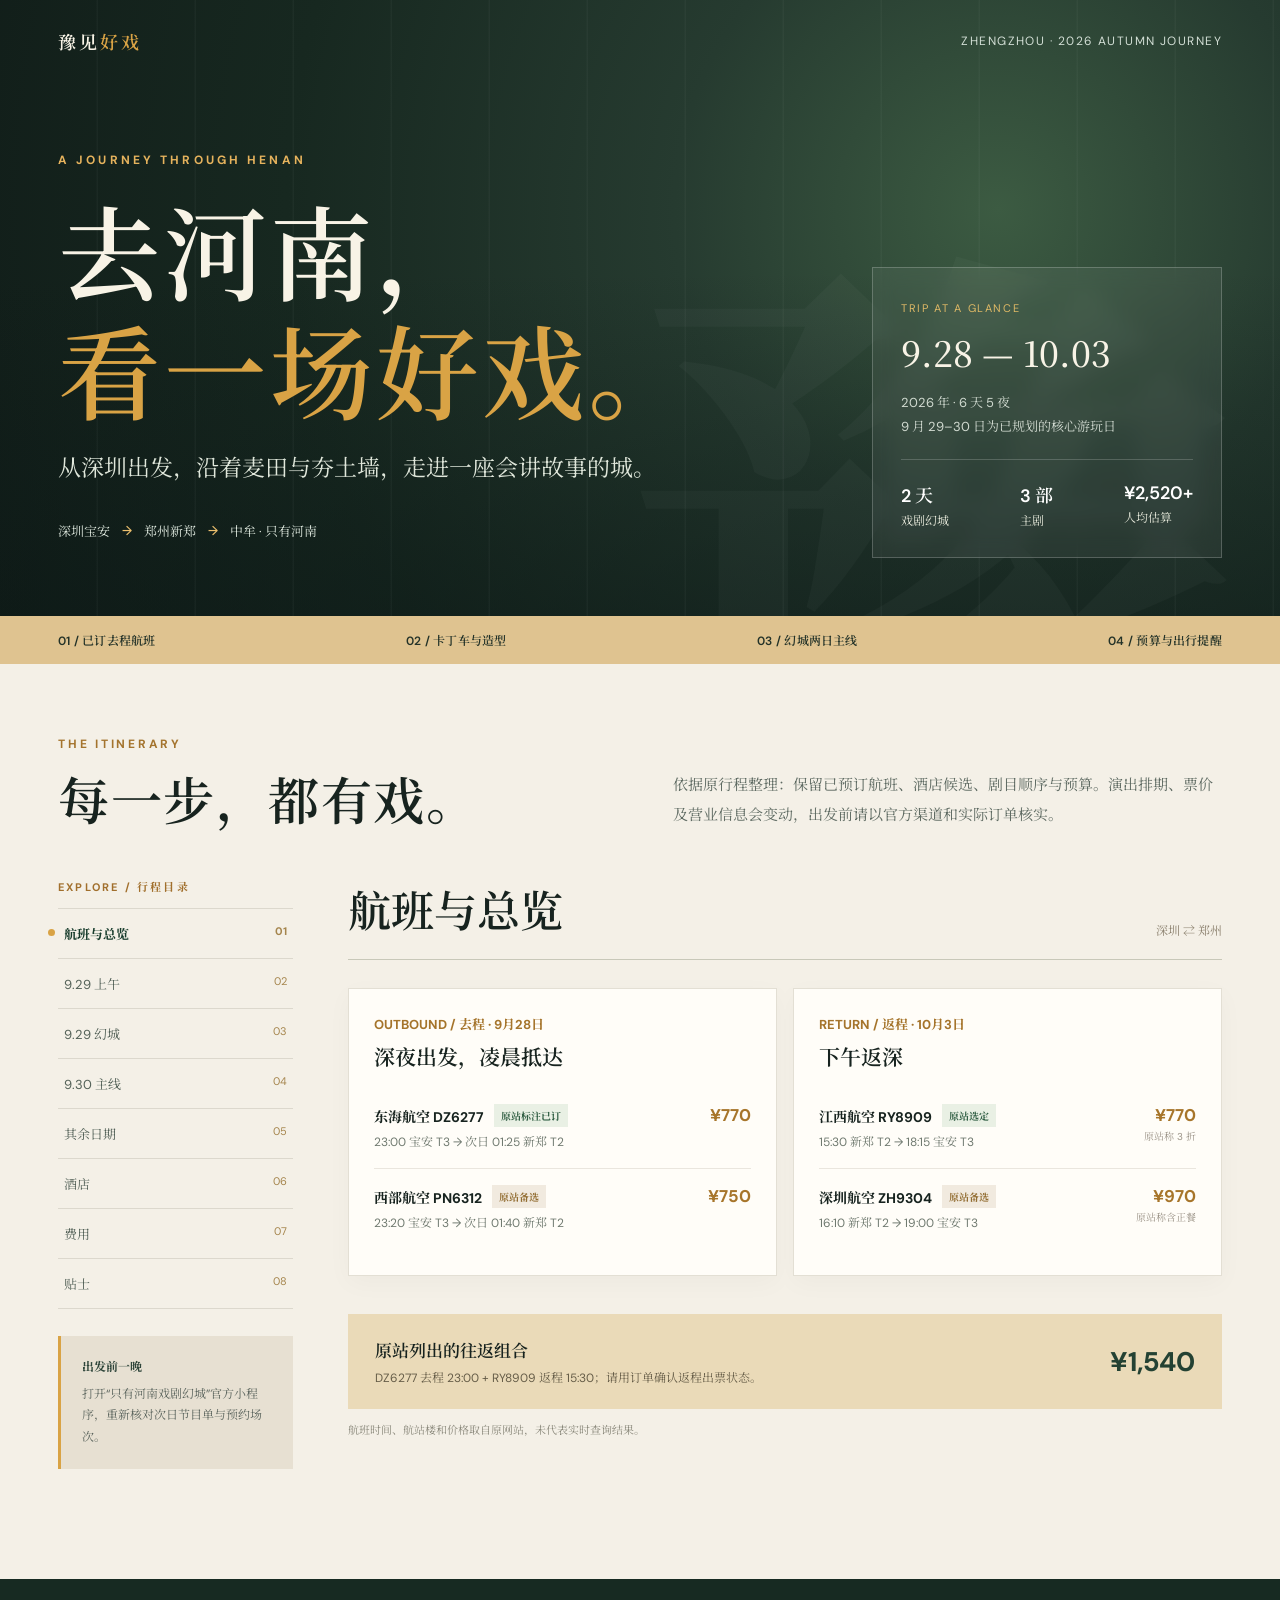
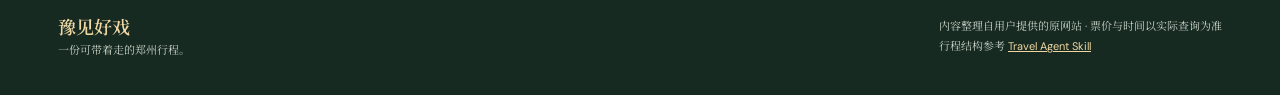
==== index.html @ 562215c9 "Add Zhengzhou travel website" ====
<!doctype html>
<html lang="zh-CN">
<head>
  <meta charset="utf-8">
  <meta name="viewport" content="width=device-width,initial-scale=1">
  <meta name="theme-color" content="#17231f">
  <meta name="description" content="2026年9月28日至10月3日，深圳往返郑州与只有河南戏剧幻城的旅行行程。">
  <title>豫见好戏｜郑州旅行行程 2026</title>
  <style>
    @import url('https://fonts.googleapis.com/css2?family=Noto+Serif+SC:wght@400;500;600;700&family=DM+Sans:wght@400;500;600;700&display=swap');
    :root{--ink:#17231f;--green:#233c32;--gold:#d9a345;--paper:#f4f0e7;--cream:#fffdf8;--muted:#6c776f;--line:#dcd8cd;--red:#a9523b}
    *{box-sizing:border-box}html{scroll-behavior:smooth}body{margin:0;background:var(--paper);color:var(--ink);font-family:'DM Sans','Noto Serif SC',serif}button{font:inherit}a{color:inherit}::selection{background:#dfb968;color:#15251d}
    .skip{position:absolute;top:-80px;left:12px;background:white;padding:10px;z-index:20}.skip:focus{top:12px}
    .hero{min-height:560px;background:radial-gradient(circle at 78% 34%,#3c5b42 0,#263b30 30%,#172820 66%,#111d19 100%);color:#f8f3e6;position:relative;overflow:hidden}
    .hero:before{content:"";position:absolute;inset:0;background:repeating-linear-gradient(90deg,transparent 0 96px,#ffffff08 97px 98px),linear-gradient(0deg,#0c181680,transparent 56%);pointer-events:none}
    .hero:after{content:"豫";position:absolute;right:2%;bottom:-220px;font:700 630px 'Noto Serif SC',serif;color:#ffffff07;line-height:1;pointer-events:none}
    .topbar,.hero-inner,.wrap{max-width:1220px;margin:auto;padding-left:28px;padding-right:28px}.topbar{display:flex;justify-content:space-between;align-items:center;padding-top:28px;position:relative;z-index:2}.brand{font:600 18px 'Noto Serif SC',serif;letter-spacing:.17em}.brand span{color:var(--gold)}.top-note{font-size:12px;letter-spacing:.12em;color:#d3dfd6}
    .hero-inner{position:relative;z-index:2;display:grid;grid-template-columns:1fr 350px;gap:55px;align-items:end;padding-top:98px;padding-bottom:76px}.eyebrow{color:#e6b35d;text-transform:uppercase;letter-spacing:.26em;font-size:12px;font-weight:700}.hero h1{font:600 clamp(56px,8vw,106px)/1.16 'Noto Serif SC',serif;letter-spacing:.04em;margin:22px 0 18px}.hero h1 em{font-style:normal;color:var(--gold)}.hero-sub{font:400 clamp(17px,2vw,23px)/1.8 'Noto Serif SC',serif;color:#e0e7db;margin:0 0 34px}.route{display:flex;align-items:center;gap:12px;flex-wrap:wrap;font-size:13px;color:#dbe5db}.route b{color:#edc06e;font-weight:500}.hero-card{border:1px solid #ffffff35;background:#ffffff10;backdrop-filter:blur(10px);padding:28px;transform:translateY(18px)}.hero-card small{font-size:11px;color:#dfb966;letter-spacing:.15em}.hero-card strong{display:block;font:500 35px 'Noto Serif SC',serif;margin:10px 0 14px}.hero-card p{margin:0;color:#d2dbd1;line-height:1.8;font-size:13px}.hero-card .divider{height:1px;background:#ffffff2f;margin:21px 0}.hero-card .facts{display:flex;justify-content:space-between;gap:12px}.hero-card .facts span{font-size:12px;color:#e7e9db}.hero-card .facts b{display:block;font-size:18px;color:#fff;font-weight:600;margin-bottom:3px}
    .strip{background:#dfc390;color:#233228}.strip-inner{max-width:1220px;margin:auto;display:flex;justify-content:space-between;gap:18px;padding:15px 28px;font-size:12px;font-weight:600;letter-spacing:.02em}.strip span{white-space:nowrap}
    .wrap{padding-top:72px;padding-bottom:110px}.intro{display:grid;grid-template-columns:1fr 1fr;gap:65px;align-items:end;margin-bottom:48px}.kicker{color:#a4742e;font-size:12px;font-weight:700;letter-spacing:.23em;text-transform:uppercase}.section-title{font:600 clamp(34px,4vw,55px)/1.25 'Noto Serif SC',serif;letter-spacing:.03em;margin:14px 0 0}.intro p{font-size:15px;line-height:1.95;color:#5e6a62;margin:0}.layout{display:grid;grid-template-columns:235px minmax(0,1fr);gap:55px;align-items:start}.side{position:sticky;top:20px}.side-label{font-size:11px;letter-spacing:.2em;color:#a16f2c;font-weight:700;margin:0 0 14px}.nav{display:flex;flex-direction:column;border-top:1px solid var(--line)}.nav button{border:0;border-bottom:1px solid var(--line);background:transparent;text-align:left;padding:15px 6px;color:#526057;cursor:pointer;display:flex;justify-content:space-between;gap:10px;font-size:13px}.nav button:hover,.nav button.active{color:#173c2c;font-weight:700}.nav button.active:before{content:"";width:7px;height:7px;border-radius:50%;background:var(--gold);position:absolute;transform:translate(-16px,5px)}.nav small{color:#a5854d;font-size:11px}.side-tip{margin-top:27px;padding:21px;background:#e7e0d2;border-left:3px solid var(--gold);font-size:12px;line-height:1.8;color:#5d665f}.side-tip b{display:block;color:#2e453a;margin-bottom:5px}
    .section{display:none;animation:rise .4s ease both}.section.active{display:block}@keyframes rise{from{opacity:0;transform:translateY(10px)}to{opacity:1;transform:translateY(0)}}.section-head{display:flex;align-items:end;justify-content:space-between;gap:12px;border-bottom:1px solid #c8c8b9;padding-bottom:20px;margin-bottom:28px}.section-head h2{font:600 clamp(29px,3.5vw,43px) 'Noto Serif SC',serif;margin:0}.section-head p{margin:0;color:#8b806e;font-size:12px;white-space:nowrap}.section-lede{line-height:1.9;color:#67746a;margin:-6px 0 30px;font-size:14px}.grid2{display:grid;grid-template-columns:1fr 1fr;gap:16px}.panel{background:var(--cream);border:1px solid #e3dfd4;padding:25px;margin-bottom:18px;box-shadow:0 7px 24px #17231f08}.panel.dark{background:#263e32;color:#f8f4e7;border:0}.panel h3{font:600 21px 'Noto Serif SC',serif;margin:0 0 17px}.panel h4{font-size:13px;margin:0 0 8px;color:#a5742b}.panel.dark h4{color:#e0b963}.panel p{font-size:13px;line-height:1.8;color:#657168}.panel.dark p{color:#d7e2d6}.ticket{display:flex;justify-content:space-between;gap:18px;padding:16px 0;border-top:1px solid #eae6de}.ticket:first-of-type{border-top:0}.ticket-name{font-weight:700;font-size:14px}.ticket-meta{font-size:12px;color:#6f796f;line-height:1.7;margin-top:5px}.ticket-price{text-align:right;white-space:nowrap;font-weight:700;color:#a7752a;font-size:17px}.badge{display:inline-block;font-size:10px;padding:4px 7px;background:#e9f0e4;color:#326045;margin-left:7px;vertical-align:2px}.badge.alt{background:#f1eadf;color:#926d32}.ticket-price small{display:block;color:#999185;font-size:10px;font-weight:400;margin-top:2px}.confirmed{background:#eadab8;padding:23px 27px;display:flex;justify-content:space-between;align-items:center;gap:22px;margin-top:20px}.confirmed strong{font:600 17px 'Noto Serif SC',serif}.confirmed p{font-size:12px;margin:6px 0 0;color:#665d48}.confirmed .num{font-size:27px;font-weight:700;color:#244233;white-space:nowrap}
    .timeline{border-left:1px solid #bdbaaa;margin-left:7px;padding-left:27px}.event{position:relative;padding:0 0 26px}.event:before{content:"";position:absolute;left:-33px;top:6px;width:10px;height:10px;border-radius:50%;background:var(--paper);border:2px solid #bd9352}.event.major:before{background:var(--gold);border-color:var(--gold);box-shadow:0 0 0 5px #dec69355}.event:last-child{padding-bottom:0}.event-time{font-size:12px;color:#9f772f;font-weight:700;letter-spacing:.04em}.event h3{font:600 19px 'Noto Serif SC',serif;margin:5px 0 6px}.event p{font-size:13px;line-height:1.75;color:#677369;margin:0}.event-tag{display:inline-block;font-size:10px;letter-spacing:.06em;border:1px solid #c4ab7c;color:#8b612d;padding:3px 6px;margin-left:8px;vertical-align:3px}.callout{padding:20px 24px;background:#e5e7db;border-left:3px solid #66816a;font-size:13px;line-height:1.8;color:#415447;margin-bottom:24px}.callout.warn{background:#f3e7d9;border-color:#ad6b4c;color:#78503c}.hotel{display:grid;grid-template-columns:1fr auto;gap:15px}.hotel .price{font-size:18px;color:#a5742b;font-weight:700;text-align:right;white-space:nowrap}.hotel .price small{display:block;color:#8d8a7d;font-size:11px;font-weight:400}.hotel ul,.list{list-style:none;padding:0;margin:13px 0 0}.hotel li,.list li{font-size:12px;line-height:1.9;color:#647166}.hotel li:before,.list li:before{content:"↗";color:#b3894d;margin-right:8px}.budget{display:grid;grid-template-columns:1fr auto;gap:8px 18px}.budget div{border-bottom:1px solid #e9e5dc;padding:13px 0;font-size:13px}.budget .amount{text-align:right;color:#415a4a;font-weight:700}.budget .total{border:0;font-size:19px;font-weight:700;color:#173d2c;padding-top:22px}.note{font-size:11px;color:#8a887b;line-height:1.8;margin:12px 0 0}.empty-days{display:grid;grid-template-columns:repeat(3,1fr);gap:15px}.empty-card{border:1px dashed #bea77e;padding:20px;background:#f6f0e4}.empty-card b{font:600 22px 'Noto Serif SC',serif;display:block;color:#3c513f}.empty-card small{color:#aa7c38}.empty-card p{font-size:12px;line-height:1.7;color:#657066;margin-bottom:0}.tools{display:grid;grid-template-columns:1fr 1fr;gap:16px}.tool{background:#fffdf8;padding:23px;border:1px solid #e3dfd4}.tool h3{font:600 18px 'Noto Serif SC',serif;margin:0 0 11px}.tool p{font-size:12px;color:#657168;line-height:1.8;margin:0}.checklist{margin-top:26px;background:#233e32;color:#fffdf8;padding:28px}.checklist h3{font:600 23px 'Noto Serif SC',serif;margin:0 0 5px}.checklist>p{font-size:12px;color:#b9c9ba}.check{display:flex;gap:10px;align-items:start;padding:12px 0;border-bottom:1px solid #ffffff25;font-size:13px;line-height:1.6;cursor:pointer}.check input{accent-color:#dca744;margin-top:3px}.check:has(input:checked) span{text-decoration:line-through;color:#9eb3a2}.footer{background:#172a22;color:#c9d4c7;padding:34px 28px}.footer-inner{max-width:1164px;margin:auto;display:flex;justify-content:space-between;gap:22px;align-items:center;font-size:11px;line-height:1.8}.footer b{font:600 18px 'Noto Serif SC',serif;color:#efd7a4}.footer a{color:#f0d7a2}
    @media(max-width:900px){.hero-inner{grid-template-columns:1fr;gap:20px;padding-top:70px}.hero-card{max-width:440px;transform:none}.layout{grid-template-columns:1fr;gap:25px}.side{position:static}.nav{flex-direction:row;overflow:auto;border-bottom:1px solid var(--line);border-top:0;gap:5px}.nav button{white-space:nowrap;border-bottom:0;padding:12px 10px}.nav button.active:before{display:none}.side-tip{display:none}.intro{gap:30px}.strip-inner{overflow:auto;justify-content:start}.strip span{flex:none}}
    @media(max-width:620px){.topbar,.hero-inner,.wrap{padding-left:19px;padding-right:19px}.top-note{display:none}.hero{min-height:0}.hero-inner{padding-top:55px;padding-bottom:42px}.hero h1{font-size:53px}.hero-card{padding:20px}.wrap{padding-top:49px;padding-bottom:70px}.intro{display:block;margin-bottom:25px}.intro p{margin-top:17px}.section-head{display:block}.section-head p{margin-top:10px}.grid2,.tools,.empty-days{grid-template-columns:1fr}.hotel{grid-template-columns:1fr}.hotel .price{text-align:left}.footer-inner{display:block}.footer-inner>div+div{margin-top:15px}.confirmed{padding:18px}.confirmed .num{font-size:23px}}
    @media(prefers-reduced-motion:reduce){html{scroll-behavior:auto}.section{animation:none}}
  </style>
</head>
<body>
<a class="skip" href="#main">跳到行程内容</a>
<header class="hero">
  <div class="topbar"><div class="brand">豫见<span>好戏</span></div><div class="top-note">ZHENGZHOU · 2026 AUTUMN JOURNEY</div></div>
  <div class="hero-inner">
    <div><div class="eyebrow">A journey through Henan</div><h1>去河南，<br><em>看一场好戏。</em></h1><p class="hero-sub">从深圳出发，沿着麦田与夯土墙，走进一座会讲故事的城。</p><div class="route"><span>深圳宝安</span><b>→</b><span>郑州新郑</span><b>→</b><span>中牟 · 只有河南</span></div></div>
    <div class="hero-card"><small>TRIP AT A GLANCE</small><strong>9.28 — 10.03</strong><p>2026 年 · 6 天 5 夜<br>9 月 29–30 日为已规划的核心游玩日</p><div class="divider"></div><div class="facts"><span><b>2 天</b>戏剧幻城</span><span><b>3 部</b>主剧</span><span><b>¥2,520+</b>人均估算</span></div></div>
  </div>
</header>
<div class="strip"><div class="strip-inner"><span>01 / 已订去程航班</span><span>02 / 卡丁车与造型</span><span>03 / 幻城两日主线</span><span>04 / 预算与出行提醒</span></div></div>
<main id="main" class="wrap">
  <div class="intro"><div><div class="kicker">THE ITINERARY</div><h2 class="section-title">每一步，都有戏。</h2></div><p>依据原行程整理：保留已预订航班、酒店候选、剧目顺序与预算。演出排期、票价及营业信息会变动，出发前请以官方渠道和实际订单核实。</p></div>
  <div class="layout">
    <aside class="side" aria-label="行程导航"><p class="side-label">EXPLORE / 行程目录</p><nav class="nav" id="nav">
      <button class="active" data-page="flight" aria-current="page">航班与总览 <small>01</small></button><button data-page="day29am">9.29 上午 <small>02</small></button><button data-page="day29pm">9.29 幻城 <small>03</small></button><button data-page="day30">9.30 主线 <small>04</small></button><button data-page="days">其余日期 <small>05</small></button><button data-page="hotel">酒店 <small>06</small></button><button data-page="budget">费用 <small>07</small></button><button data-page="tips">贴士 <small>08</small></button>
    </nav><div class="side-tip"><b>出发前一晚</b>打开“只有河南戏剧幻城”官方小程序，重新核对次日节目单与预约场次。</div></aside>
    <div class="content">
      <section class="section active" id="flight"><div class="section-head"><h2>航班与总览</h2><p>深圳 ⇄ 郑州</p></div><div class="grid2">
        <div class="panel"><h4>OUTBOUND / 去程 · 9月28日</h4><h3>深夜出发，凌晨抵达</h3><div class="ticket"><div><div class="ticket-name">东海航空 DZ6277 <span class="badge">原站标注已订</span></div><div class="ticket-meta">23:00 宝安 T3 → 次日 01:25 新郑 T2</div></div><div class="ticket-price">¥770</div></div><div class="ticket"><div><div class="ticket-name">西部航空 PN6312 <span class="badge alt">原站备选</span></div><div class="ticket-meta">23:20 宝安 T3 → 次日 01:40 新郑 T2</div></div><div class="ticket-price">¥750</div></div></div>
        <div class="panel"><h4>RETURN / 返程 · 10月3日</h4><h3>下午返深</h3><div class="ticket"><div><div class="ticket-name">江西航空 RY8909 <span class="badge">原站选定</span></div><div class="ticket-meta">15:30 新郑 T2 → 18:15 宝安 T3</div></div><div class="ticket-price">¥770<small>原站称 3 折</small></div></div><div class="ticket"><div><div class="ticket-name">深圳航空 ZH9304 <span class="badge alt">原站备选</span></div><div class="ticket-meta">16:10 新郑 T2 → 19:00 宝安 T3</div></div><div class="ticket-price">¥970<small>原站称含正餐</small></div></div></div>
      </div><div class="confirmed"><div><strong>原站列出的往返组合</strong><p>DZ6277 去程 23:00 + RY8909 返程 15:30；请用订单确认返程出票状态。</p></div><div class="num">¥1,540</div></div><p class="note">航班时间、航站楼和价格取自原网站，未代表实时查询结果。</p></section>
      <section class="section" id="day29am"><div class="section-head"><h2>9.29 · 上午</h2><p>卡丁车 → 入住 → 入园</p></div><div class="callout">凌晨抵达后先在机场附近休息。上午集中安排赛车场、洗头造型与办理入住，午后再入园。</div><div class="panel"><div class="timeline"><div class="event"><div class="event-time">09:30</div><h3>从中州快捷酒店出发</h3><p>打车前往郑州国际赛车场；原站估计约 40 分钟。</p></div><div class="event major"><div class="event-time">10:00 — 11:00</div><h3>郑州国际赛车场 · 卡丁车</h3><p>原站估价 ¥49–169 / 人，含赛服、头盔，约 2–3 圈。地址：中牟县鹏程大道与南三环路交叉口。</p></div><div class="event"><div class="event-time">11:10 — 11:40</div><h3>洗头造型</h3><p>原站建议在中牟县城找连锁理发店，安排约 30 分钟。</p></div><div class="event"><div class="event-time">11:50 — 12:10</div><h3>全季酒店办理入住</h3><p>可提前线上办理，具体以酒店入住时间和房态为准。</p></div><div class="event"><div class="event-time">12:30 — 13:00</div><h3>前往只有河南</h3><p>从酒店打车前往；原站估计约 20 分钟。</p></div></div></div><div class="callout warn">上午衔接较紧：若卡丁车结束或酒店入住延迟，优先保证 14:30 主剧预约场次，洗头造型可灵活调整。</div></section>
      <section class="section" id="day29pm"><div class="section-head"><h2>9.29 · 幻城主日</h2><p>历史 · 麦田 · 夜场</p></div><div class="callout">今天以「幻城剧场」为主轴，穿插短剧、麦田拍照和夜间演出。时间来自原站排法，入园后请根据当日节目单调整。</div><div class="panel"><div class="timeline"><div class="event"><div class="event-time">13:00</div><h3>入园、存包</h3><p>拿当天节目单，确认预约和排队位置。</p></div><div class="event"><div class="event-time">13:15 — 14:00</div><h3>麦浪餐厅午饭</h3><p>先补充体力，再进入下午演出。</p></div><div class="event major"><div class="event-time">14:30 — 15:30</div><h3>幻城剧场 <span class="event-tag">主剧</span></h3><p>坐定式演出，原站描述为河南五千年历史主题，约 60 分钟。</p></div><div class="event"><div class="event-time">15:45 — 16:07</div><h3>天子驾六遗址坑</h3><p>原站安排的互动式小剧场。</p></div><div class="event"><div class="event-time">16:15 — 16:30</div><h3>前生来世</h3><p>约 15 分钟的小剧场。</p></div><div class="event"><div class="event-time">16:45 — 17:15</div><h3>红庙学校</h3><p>原站推荐的校园主题热门小剧场。</p></div><div class="event"><div class="event-time">17:30 — 18:30</div><h3>麦田与夯土墙拍照</h3><p>利用傍晚光线，在麦田和夯土墙取景。</p></div><div class="event"><div class="event-time">18:30 — 19:00</div><h3>园区晚饭</h3><p>原站建议黑匣子周边小吃。</p></div><div class="event"><div class="event-time">19:15 — 19:45</div><h3>张家大院 <span class="event-tag">夜场</span></h3><p>民国风夜间演出。</p></div><div class="event"><div class="event-time">20:00 — 20:20</div><h3>乾台 / 坤台 <span class="event-tag">二选一</span></h3><p>按当晚节目单选一场室外演出。</p></div><div class="event"><div class="event-time">20:40 — 21:00</div><h3>夯土墙灯光秀</h3><p>以夜间灯光作为当天收尾。</p></div></div></div></section>
      <section class="section" id="day30"><div class="section-head"><h2>9.30 · 1942 主线</h2><p>候车大厅 → 火车站 → 李家村</p></div><div class="callout">第二天按原站建议，连看 1942 主题剧目。主剧有预约要求，具体排片与场次请提前核对。</div><div class="panel"><div class="timeline"><div class="event"><div class="event-time">10:00</div><h3>入园</h3><p>比前一天从容一些，先确认演出排期。</p></div><div class="event"><div class="event-time">10:30 — 10:50</div><h3>候车大厅</h3><p>原站安排的序章小剧场。</p></div><div class="event major"><div class="event-time">11:00 — 12:05</div><h3>火车站剧场 <span class="event-tag">主剧</span></h3><p>行进式演出，约 65 分钟；原站描述为 1942 饥荒故事。</p></div><div class="event"><div class="event-time">12:15 — 13:30</div><h3>麦浪餐厅 · 午饭与休息</h3><p>在两场主剧之间留出用餐和缓冲时间。</p></div><div class="event major"><div class="event-time">14:00 — 15:15</div><h3>李家村剧场 <span class="event-tag">主剧</span></h3><p>行进式演出，约 75 分钟，衔接火车站剧情。</p></div><div class="event"><div class="event-time">15:30 — 15:45</div><h3>麦子啊麦子</h3><p>原站建议在两场主剧后观看。</p></div><div class="event"><div class="event-time">16:00 — 16:30</div><h3>第七机车车辆厂</h3><p>铁路主题小剧场。</p></div><div class="event"><div class="event-time">16:45 — 17:05</div><h3>下沉岁月</h3><p>家庭温情主题，作为情绪转换。</p></div><div class="event"><div class="event-time">17:20 — 17:50</div><h3>苏轼的河南 / 曹操的麦田 <span class="event-tag">二选一</span></h3><p>依当日演出和个人喜好选择。</p></div><div class="event"><div class="event-time">18:00 — 闭园</div><h3>补漏、二刷、拍照</h3><p>补看前一天错过的剧目。</p></div></div></div></section>
      <section class="section" id="days"><div class="section-head"><h2>其余日期</h2><p>保留原站留白</p></div><p class="section-lede">原网站给出了 9 月 28 日去程和 10 月 3 日返程航班，以及 9 月 29–30 日的详细日程；10 月 1–2 日尚无具体安排。下方只呈现已知信息。</p><div class="empty-days"><div class="empty-card"><small>MON</small><b>9.28</b><p>夜间从深圳出发。抵达郑州已是次日凌晨，原站安排机场附近过渡住宿。</p></div><div class="empty-card"><small>THU — FRI</small><b>10.01–02</b><p>原站未规划活动，也未列出这两晚的住宿。需要另行确认。</p></div><div class="empty-card"><small>SAT</small><b>10.03</b><p>原站列出 15:30 返程航班。需预留从住宿地前往新郑机场的时间。</p></div></div><div class="callout warn" style="margin-top:20px">原站的人均合计似乎只覆盖已列出的酒店与活动，未见 10 月 1–2 日住宿和活动费用；完整 6 天总支出可能更高。</div></section>
      <section class="section" id="hotel"><div class="section-head"><h2>住得顺路</h2><p>机场过渡 · 中牟连住</p></div><div class="panel hotel"><div><h4>9.28 晚 / 凌晨过渡</h4><h3>中州快捷酒店（新郑国际机场店）</h3><ul><li>地址：航空港区长安路与迎宾大道交叉口</li><li>原站称距机场约 2 公里，提供 24 小时接送机</li><li>电话：0371-89906111；原站评分 4.7 分</li></ul></div><div class="price">¥77–95<small>原站估价 / 晚</small></div></div><div class="panel hotel"><div><h4>9.29–30 / 首选</h4><h3>全季酒店（郑州中牟绿博大道方特旅游度假区店）</h3><ul><li>地址：绿博大道与恒通路交叉口西 100 米盛和家园 3 号院</li><li>原站估计距赛车场 10 分钟、距只有河南 20 分钟车程</li><li>原站称 2024 年开业、评分 4.8 分</li></ul></div><div class="price">约 ¥240–280<small>原站估价 / 晚</small></div></div><div class="panel hotel"><div><h4>9.29–30 / 备选</h4><h3>全季酒店（郑州郑开大道省科技馆店）</h3><ul><li>地址：象湖南路与芦医庙大街交叉口</li><li>原站估计距只有河南 25–30 分钟车程</li><li>原站称靠近地铁 8 号线贾鲁河站</li></ul></div><div class="price">约 ¥220–260<small>原站估价 / 晚</small></div></div><div class="callout warn">酒店状态、接送机服务、价格和入住时间请向酒店核实。10 月 1–2 日住宿尚未在原站安排。</div></section>
      <section class="section" id="budget"><div class="section-head"><h2>费用手账</h2><p>原站人均估算 · 人民币</p></div><div class="panel"><div class="budget"><div>往返机票（原站标注已订组合）</div><div class="amount">¥1,540</div><div>第一晚机场酒店（拼房）</div><div class="amount">¥40–50</div><div>卡丁车体验</div><div class="amount">¥100–170</div><div>只有河南两日票</div><div class="amount">¥390–490</div><div>全季酒店两晚（拼房）</div><div class="amount">约 ¥250</div><div>吃饭、洗头、打车</div><div class="amount">¥200–300</div><div class="total">原站列出的合计</div><div class="amount total">¥2,520–2,800</div></div><p class="note">逐项相加约为 ¥2,520–2,800，与原站合计一致；不含未安排的 10 月 1–2 日住宿与活动，也可能漏计对应餐饮交通。</p></div><div class="panel dark"><h4>SAVE SMART</h4><h3>原站的省钱提醒</h3><ul class="list"><li>原站建议提前通过官方小程序查看只有河南两日票，实际优惠以购票页为准。</li><li>卡丁车套餐可比较官方及常用生活服务平台价格，核对使用条件。</li><li>提前看清特价机票退改规则。</li></ul></div></section>
      <section class="section" id="tips"><div class="section-head"><h2>出发前，记得</h2><p>工具 · 预约 · 路线</p></div><div class="tools"><div class="tool"><h3>剧目与预约</h3><p>关注“只有河南戏剧幻城”官方小程序；核对节目单、园区地图、预约要求及排队信息。热门小剧场按原站建议提前 20–30 分钟排队。</p></div><div class="tool"><h3>交通与路线</h3><p>原站将赛车场、全季酒店与只有河南安排在中牟东部一线，建议打车或网约车。出发前用地图核对实际车程与上下车点。</p></div><div class="tool"><h3>穿着与节奏</h3><p>穿适合长时间步行的鞋。部分行进式剧场需要站立，两个游园日建议安排补水与休息。</p></div><div class="tool"><h3>购票与住宿</h3><p>主剧预约、酒店入住、接送机和航班退改，请以官方页面和订单信息为准；国庆假期预留排队和交通余量。</p></div></div><div class="checklist"><h3>出发前检查</h3><p>勾选状态保存在本机浏览器，可随时回来继续。</p><label class="check"><input type="checkbox" data-check="flights"><span>核对去返程订单、航站楼和行李额度</span></label><label class="check"><input type="checkbox" data-check="tickets"><span>确认只有河南两日票和主剧预约</span></label><label class="check"><input type="checkbox" data-check="hotels"><span>确认 9.28、9.29–30 住宿及接送机</span></label><label class="check"><input type="checkbox" data-check="gap"><span>补齐 10.1–2 活动与住宿安排</span></label><label class="check"><input type="checkbox" data-check="schedule"><span>出发前重新查看演出排期与天气</span></label></div></section>
    </div>
  </div>
</main>
<footer class="footer"><div class="footer-inner"><div><b>豫见好戏</b><br>一份可带着走的郑州行程。</div><div>内容整理自用户提供的原网站 · 票价与时间以实际查询为准<br>行程结构参考 <a href="https://github.com/XiaoiYuyao/travel-agent-skill/blob/main/SKILL.md" target="_blank" rel="noopener noreferrer">Travel Agent Skill</a></div></div></footer>
<script>
  const buttons=[...document.querySelectorAll('#nav button')];
  const sections=[...document.querySelectorAll('.section')];
  function showPage(id){
    if(!document.getElementById(id))return;
    sections.forEach(section=>section.classList.toggle('active',section.id===id));
    buttons.forEach(button=>{const selected=button.dataset.page===id;button.classList.toggle('active',selected);if(selected)button.setAttribute('aria-current','page');else button.removeAttribute('aria-current')});
    history.replaceState(null,'','#'+id);
    if(window.innerWidth<900)document.getElementById('main').scrollIntoView({behavior:'smooth'});
  }
  buttons.forEach(button=>button.addEventListener('click',()=>showPage(button.dataset.page)));
  const initial=location.hash.slice(1);if(initial&&document.getElementById(initial))showPage(initial);
  document.querySelectorAll('[data-check]').forEach(input=>{const key='zhengzhou-trip-'+input.dataset.check;try{input.checked=localStorage.getItem(key)==='1'}catch(e){}input.addEventListener('change',()=>{try{localStorage.setItem(key,input.checked?'1':'0')}catch(e){}})});
</script>
</body>
</html>
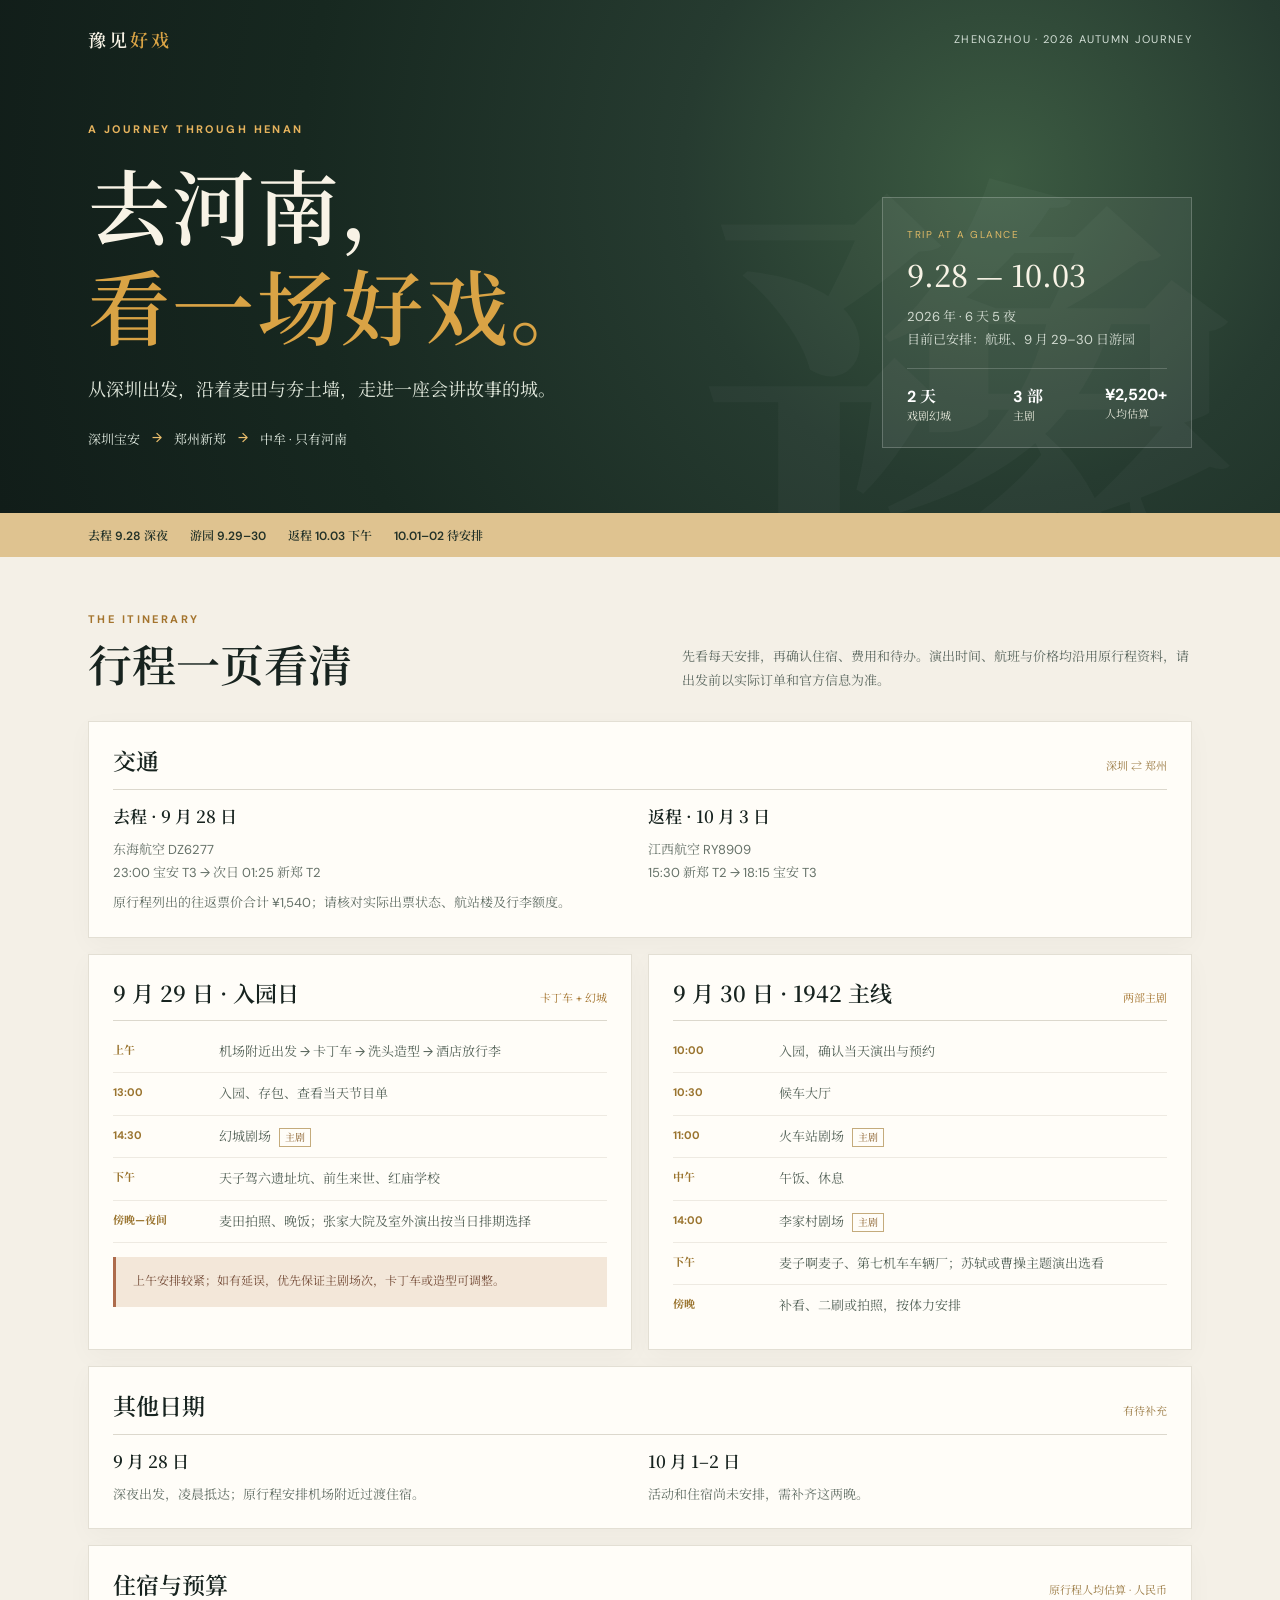
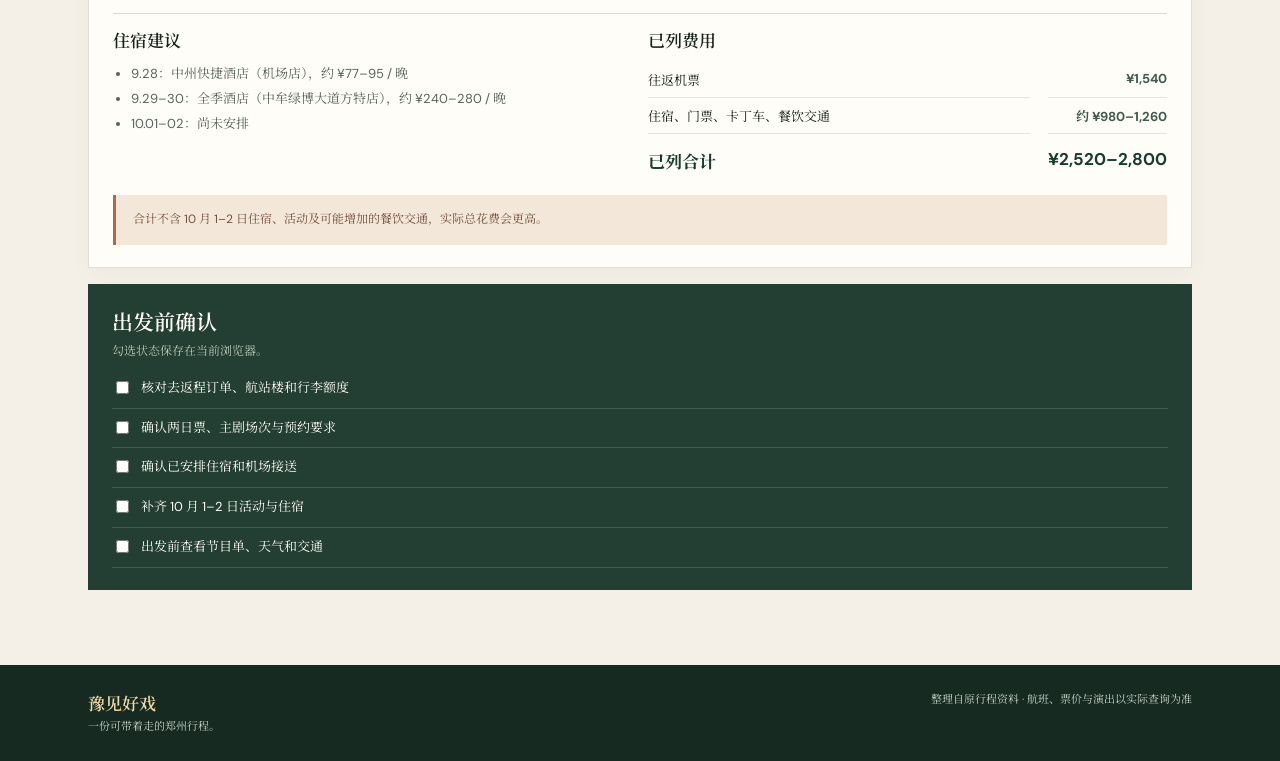
==== commit d4ade06d: "简化旅行行程展示" ====
--- a/index.html
+++ b/index.html
@@ -1,75 +1,23 @@
 <!doctype html>
 <html lang="zh-CN">
 <head>
-  <meta charset="utf-8">
-  <meta name="viewport" content="width=device-width,initial-scale=1">
-  <meta name="theme-color" content="#17231f">
-  <meta name="description" content="2026年9月28日至10月3日，深圳往返郑州与只有河南戏剧幻城的旅行行程。">
-  <title>豫见好戏｜郑州旅行行程 2026</title>
-  <style>
-    @import url('https://fonts.googleapis.com/css2?family=Noto+Serif+SC:wght@400;500;600;700&family=DM+Sans:wght@400;500;600;700&display=swap');
-    :root{--ink:#17231f;--green:#233c32;--gold:#d9a345;--paper:#f4f0e7;--cream:#fffdf8;--muted:#6c776f;--line:#dcd8cd;--red:#a9523b}
-    *{box-sizing:border-box}html{scroll-behavior:smooth}body{margin:0;background:var(--paper);color:var(--ink);font-family:'DM Sans','Noto Serif SC',serif}button{font:inherit}a{color:inherit}::selection{background:#dfb968;color:#15251d}
-    .skip{position:absolute;top:-80px;left:12px;background:white;padding:10px;z-index:20}.skip:focus{top:12px}
-    .hero{min-height:560px;background:radial-gradient(circle at 78% 34%,#3c5b42 0,#263b30 30%,#172820 66%,#111d19 100%);color:#f8f3e6;position:relative;overflow:hidden}
-    .hero:before{content:"";position:absolute;inset:0;background:repeating-linear-gradient(90deg,transparent 0 96px,#ffffff08 97px 98px),linear-gradient(0deg,#0c181680,transparent 56%);pointer-events:none}
-    .hero:after{content:"豫";position:absolute;right:2%;bottom:-220px;font:700 630px 'Noto Serif SC',serif;color:#ffffff07;line-height:1;pointer-events:none}
-    .topbar,.hero-inner,.wrap{max-width:1220px;margin:auto;padding-left:28px;padding-right:28px}.topbar{display:flex;justify-content:space-between;align-items:center;padding-top:28px;position:relative;z-index:2}.brand{font:600 18px 'Noto Serif SC',serif;letter-spacing:.17em}.brand span{color:var(--gold)}.top-note{font-size:12px;letter-spacing:.12em;color:#d3dfd6}
-    .hero-inner{position:relative;z-index:2;display:grid;grid-template-columns:1fr 350px;gap:55px;align-items:end;padding-top:98px;padding-bottom:76px}.eyebrow{color:#e6b35d;text-transform:uppercase;letter-spacing:.26em;font-size:12px;font-weight:700}.hero h1{font:600 clamp(56px,8vw,106px)/1.16 'Noto Serif SC',serif;letter-spacing:.04em;margin:22px 0 18px}.hero h1 em{font-style:normal;color:var(--gold)}.hero-sub{font:400 clamp(17px,2vw,23px)/1.8 'Noto Serif SC',serif;color:#e0e7db;margin:0 0 34px}.route{display:flex;align-items:center;gap:12px;flex-wrap:wrap;font-size:13px;color:#dbe5db}.route b{color:#edc06e;font-weight:500}.hero-card{border:1px solid #ffffff35;background:#ffffff10;backdrop-filter:blur(10px);padding:28px;transform:translateY(18px)}.hero-card small{font-size:11px;color:#dfb966;letter-spacing:.15em}.hero-card strong{display:block;font:500 35px 'Noto Serif SC',serif;margin:10px 0 14px}.hero-card p{margin:0;color:#d2dbd1;line-height:1.8;font-size:13px}.hero-card .divider{height:1px;background:#ffffff2f;margin:21px 0}.hero-card .facts{display:flex;justify-content:space-between;gap:12px}.hero-card .facts span{font-size:12px;color:#e7e9db}.hero-card .facts b{display:block;font-size:18px;color:#fff;font-weight:600;margin-bottom:3px}
-    .strip{background:#dfc390;color:#233228}.strip-inner{max-width:1220px;margin:auto;display:flex;justify-content:space-between;gap:18px;padding:15px 28px;font-size:12px;font-weight:600;letter-spacing:.02em}.strip span{white-space:nowrap}
-    .wrap{padding-top:72px;padding-bottom:110px}.intro{display:grid;grid-template-columns:1fr 1fr;gap:65px;align-items:end;margin-bottom:48px}.kicker{color:#a4742e;font-size:12px;font-weight:700;letter-spacing:.23em;text-transform:uppercase}.section-title{font:600 clamp(34px,4vw,55px)/1.25 'Noto Serif SC',serif;letter-spacing:.03em;margin:14px 0 0}.intro p{font-size:15px;line-height:1.95;color:#5e6a62;margin:0}.layout{display:grid;grid-template-columns:235px minmax(0,1fr);gap:55px;align-items:start}.side{position:sticky;top:20px}.side-label{font-size:11px;letter-spacing:.2em;color:#a16f2c;font-weight:700;margin:0 0 14px}.nav{display:flex;flex-direction:column;border-top:1px solid var(--line)}.nav button{border:0;border-bottom:1px solid var(--line);background:transparent;text-align:left;padding:15px 6px;color:#526057;cursor:pointer;display:flex;justify-content:space-between;gap:10px;font-size:13px}.nav button:hover,.nav button.active{color:#173c2c;font-weight:700}.nav button.active:before{content:"";width:7px;height:7px;border-radius:50%;background:var(--gold);position:absolute;transform:translate(-16px,5px)}.nav small{color:#a5854d;font-size:11px}.side-tip{margin-top:27px;padding:21px;background:#e7e0d2;border-left:3px solid var(--gold);font-size:12px;line-height:1.8;color:#5d665f}.side-tip b{display:block;color:#2e453a;margin-bottom:5px}
-    .section{display:none;animation:rise .4s ease both}.section.active{display:block}@keyframes rise{from{opacity:0;transform:translateY(10px)}to{opacity:1;transform:translateY(0)}}.section-head{display:flex;align-items:end;justify-content:space-between;gap:12px;border-bottom:1px solid #c8c8b9;padding-bottom:20px;margin-bottom:28px}.section-head h2{font:600 clamp(29px,3.5vw,43px) 'Noto Serif SC',serif;margin:0}.section-head p{margin:0;color:#8b806e;font-size:12px;white-space:nowrap}.section-lede{line-height:1.9;color:#67746a;margin:-6px 0 30px;font-size:14px}.grid2{display:grid;grid-template-columns:1fr 1fr;gap:16px}.panel{background:var(--cream);border:1px solid #e3dfd4;padding:25px;margin-bottom:18px;box-shadow:0 7px 24px #17231f08}.panel.dark{background:#263e32;color:#f8f4e7;border:0}.panel h3{font:600 21px 'Noto Serif SC',serif;margin:0 0 17px}.panel h4{font-size:13px;margin:0 0 8px;color:#a5742b}.panel.dark h4{color:#e0b963}.panel p{font-size:13px;line-height:1.8;color:#657168}.panel.dark p{color:#d7e2d6}.ticket{display:flex;justify-content:space-between;gap:18px;padding:16px 0;border-top:1px solid #eae6de}.ticket:first-of-type{border-top:0}.ticket-name{font-weight:700;font-size:14px}.ticket-meta{font-size:12px;color:#6f796f;line-height:1.7;margin-top:5px}.ticket-price{text-align:right;white-space:nowrap;font-weight:700;color:#a7752a;font-size:17px}.badge{display:inline-block;font-size:10px;padding:4px 7px;background:#e9f0e4;color:#326045;margin-left:7px;vertical-align:2px}.badge.alt{background:#f1eadf;color:#926d32}.ticket-price small{display:block;color:#999185;font-size:10px;font-weight:400;margin-top:2px}.confirmed{background:#eadab8;padding:23px 27px;display:flex;justify-content:space-between;align-items:center;gap:22px;margin-top:20px}.confirmed strong{font:600 17px 'Noto Serif SC',serif}.confirmed p{font-size:12px;margin:6px 0 0;color:#665d48}.confirmed .num{font-size:27px;font-weight:700;color:#244233;white-space:nowrap}
-    .timeline{border-left:1px solid #bdbaaa;margin-left:7px;padding-left:27px}.event{position:relative;padding:0 0 26px}.event:before{content:"";position:absolute;left:-33px;top:6px;width:10px;height:10px;border-radius:50%;background:var(--paper);border:2px solid #bd9352}.event.major:before{background:var(--gold);border-color:var(--gold);box-shadow:0 0 0 5px #dec69355}.event:last-child{padding-bottom:0}.event-time{font-size:12px;color:#9f772f;font-weight:700;letter-spacing:.04em}.event h3{font:600 19px 'Noto Serif SC',serif;margin:5px 0 6px}.event p{font-size:13px;line-height:1.75;color:#677369;margin:0}.event-tag{display:inline-block;font-size:10px;letter-spacing:.06em;border:1px solid #c4ab7c;color:#8b612d;padding:3px 6px;margin-left:8px;vertical-align:3px}.callout{padding:20px 24px;background:#e5e7db;border-left:3px solid #66816a;font-size:13px;line-height:1.8;color:#415447;margin-bottom:24px}.callout.warn{background:#f3e7d9;border-color:#ad6b4c;color:#78503c}.hotel{display:grid;grid-template-columns:1fr auto;gap:15px}.hotel .price{font-size:18px;color:#a5742b;font-weight:700;text-align:right;white-space:nowrap}.hotel .price small{display:block;color:#8d8a7d;font-size:11px;font-weight:400}.hotel ul,.list{list-style:none;padding:0;margin:13px 0 0}.hotel li,.list li{font-size:12px;line-height:1.9;color:#647166}.hotel li:before,.list li:before{content:"↗";color:#b3894d;margin-right:8px}.budget{display:grid;grid-template-columns:1fr auto;gap:8px 18px}.budget div{border-bottom:1px solid #e9e5dc;padding:13px 0;font-size:13px}.budget .amount{text-align:right;color:#415a4a;font-weight:700}.budget .total{border:0;font-size:19px;font-weight:700;color:#173d2c;padding-top:22px}.note{font-size:11px;color:#8a887b;line-height:1.8;margin:12px 0 0}.empty-days{display:grid;grid-template-columns:repeat(3,1fr);gap:15px}.empty-card{border:1px dashed #bea77e;padding:20px;background:#f6f0e4}.empty-card b{font:600 22px 'Noto Serif SC',serif;display:block;color:#3c513f}.empty-card small{color:#aa7c38}.empty-card p{font-size:12px;line-height:1.7;color:#657066;margin-bottom:0}.tools{display:grid;grid-template-columns:1fr 1fr;gap:16px}.tool{background:#fffdf8;padding:23px;border:1px solid #e3dfd4}.tool h3{font:600 18px 'Noto Serif SC',serif;margin:0 0 11px}.tool p{font-size:12px;color:#657168;line-height:1.8;margin:0}.checklist{margin-top:26px;background:#233e32;color:#fffdf8;padding:28px}.checklist h3{font:600 23px 'Noto Serif SC',serif;margin:0 0 5px}.checklist>p{font-size:12px;color:#b9c9ba}.check{display:flex;gap:10px;align-items:start;padding:12px 0;border-bottom:1px solid #ffffff25;font-size:13px;line-height:1.6;cursor:pointer}.check input{accent-color:#dca744;margin-top:3px}.check:has(input:checked) span{text-decoration:line-through;color:#9eb3a2}.footer{background:#172a22;color:#c9d4c7;padding:34px 28px}.footer-inner{max-width:1164px;margin:auto;display:flex;justify-content:space-between;gap:22px;align-items:center;font-size:11px;line-height:1.8}.footer b{font:600 18px 'Noto Serif SC',serif;color:#efd7a4}.footer a{color:#f0d7a2}
-    @media(max-width:900px){.hero-inner{grid-template-columns:1fr;gap:20px;padding-top:70px}.hero-card{max-width:440px;transform:none}.layout{grid-template-columns:1fr;gap:25px}.side{position:static}.nav{flex-direction:row;overflow:auto;border-bottom:1px solid var(--line);border-top:0;gap:5px}.nav button{white-space:nowrap;border-bottom:0;padding:12px 10px}.nav button.active:before{display:none}.side-tip{display:none}.intro{gap:30px}.strip-inner{overflow:auto;justify-content:start}.strip span{flex:none}}
-    @media(max-width:620px){.topbar,.hero-inner,.wrap{padding-left:19px;padding-right:19px}.top-note{display:none}.hero{min-height:0}.hero-inner{padding-top:55px;padding-bottom:42px}.hero h1{font-size:53px}.hero-card{padding:20px}.wrap{padding-top:49px;padding-bottom:70px}.intro{display:block;margin-bottom:25px}.intro p{margin-top:17px}.section-head{display:block}.section-head p{margin-top:10px}.grid2,.tools,.empty-days{grid-template-columns:1fr}.hotel{grid-template-columns:1fr}.hotel .price{text-align:left}.footer-inner{display:block}.footer-inner>div+div{margin-top:15px}.confirmed{padding:18px}.confirmed .num{font-size:23px}}
-    @media(prefers-reduced-motion:reduce){html{scroll-behavior:auto}.section{animation:none}}
-  </style>
-</head>
-<body>
-<a class="skip" href="#main">跳到行程内容</a>
-<header class="hero">
-  <div class="topbar"><div class="brand">豫见<span>好戏</span></div><div class="top-note">ZHENGZHOU · 2026 AUTUMN JOURNEY</div></div>
-  <div class="hero-inner">
-    <div><div class="eyebrow">A journey through Henan</div><h1>去河南，<br><em>看一场好戏。</em></h1><p class="hero-sub">从深圳出发，沿着麦田与夯土墙，走进一座会讲故事的城。</p><div class="route"><span>深圳宝安</span><b>→</b><span>郑州新郑</span><b>→</b><span>中牟 · 只有河南</span></div></div>
-    <div class="hero-card"><small>TRIP AT A GLANCE</small><strong>9.28 — 10.03</strong><p>2026 年 · 6 天 5 夜<br>9 月 29–30 日为已规划的核心游玩日</p><div class="divider"></div><div class="facts"><span><b>2 天</b>戏剧幻城</span><span><b>3 部</b>主剧</span><span><b>¥2,520+</b>人均估算</span></div></div>
-  </div>
-</header>
-<div class="strip"><div class="strip-inner"><span>01 / 已订去程航班</span><span>02 / 卡丁车与造型</span><span>03 / 幻城两日主线</span><span>04 / 预算与出行提醒</span></div></div>
-<main id="main" class="wrap">
-  <div class="intro"><div><div class="kicker">THE ITINERARY</div><h2 class="section-title">每一步，都有戏。</h2></div><p>依据原行程整理：保留已预订航班、酒店候选、剧目顺序与预算。演出排期、票价及营业信息会变动，出发前请以官方渠道和实际订单核实。</p></div>
-  <div class="layout">
-    <aside class="side" aria-label="行程导航"><p class="side-label">EXPLORE / 行程目录</p><nav class="nav" id="nav">
-      <button class="active" data-page="flight" aria-current="page">航班与总览 <small>01</small></button><button data-page="day29am">9.29 上午 <small>02</small></button><button data-page="day29pm">9.29 幻城 <small>03</small></button><button data-page="day30">9.30 主线 <small>04</small></button><button data-page="days">其余日期 <small>05</small></button><button data-page="hotel">酒店 <small>06</small></button><button data-page="budget">费用 <small>07</small></button><button data-page="tips">贴士 <small>08</small></button>
-    </nav><div class="side-tip"><b>出发前一晚</b>打开“只有河南戏剧幻城”官方小程序，重新核对次日节目单与预约场次。</div></aside>
-    <div class="content">
-      <section class="section active" id="flight"><div class="section-head"><h2>航班与总览</h2><p>深圳 ⇄ 郑州</p></div><div class="grid2">
-        <div class="panel"><h4>OUTBOUND / 去程 · 9月28日</h4><h3>深夜出发，凌晨抵达</h3><div class="ticket"><div><div class="ticket-name">东海航空 DZ6277 <span class="badge">原站标注已订</span></div><div class="ticket-meta">23:00 宝安 T3 → 次日 01:25 新郑 T2</div></div><div class="ticket-price">¥770</div></div><div class="ticket"><div><div class="ticket-name">西部航空 PN6312 <span class="badge alt">原站备选</span></div><div class="ticket-meta">23:20 宝安 T3 → 次日 01:40 新郑 T2</div></div><div class="ticket-price">¥750</div></div></div>
-        <div class="panel"><h4>RETURN / 返程 · 10月3日</h4><h3>下午返深</h3><div class="ticket"><div><div class="ticket-name">江西航空 RY8909 <span class="badge">原站选定</span></div><div class="ticket-meta">15:30 新郑 T2 → 18:15 宝安 T3</div></div><div class="ticket-price">¥770<small>原站称 3 折</small></div></div><div class="ticket"><div><div class="ticket-name">深圳航空 ZH9304 <span class="badge alt">原站备选</span></div><div class="ticket-meta">16:10 新郑 T2 → 19:00 宝安 T3</div></div><div class="ticket-price">¥970<small>原站称含正餐</small></div></div></div>
-      </div><div class="confirmed"><div><strong>原站列出的往返组合</strong><p>DZ6277 去程 23:00 + RY8909 返程 15:30；请用订单确认返程出票状态。</p></div><div class="num">¥1,540</div></div><p class="note">航班时间、航站楼和价格取自原网站，未代表实时查询结果。</p></section>
-      <section class="section" id="day29am"><div class="section-head"><h2>9.29 · 上午</h2><p>卡丁车 → 入住 → 入园</p></div><div class="callout">凌晨抵达后先在机场附近休息。上午集中安排赛车场、洗头造型与办理入住，午后再入园。</div><div class="panel"><div class="timeline"><div class="event"><div class="event-time">09:30</div><h3>从中州快捷酒店出发</h3><p>打车前往郑州国际赛车场；原站估计约 40 分钟。</p></div><div class="event major"><div class="event-time">10:00 — 11:00</div><h3>郑州国际赛车场 · 卡丁车</h3><p>原站估价 ¥49–169 / 人，含赛服、头盔，约 2–3 圈。地址：中牟县鹏程大道与南三环路交叉口。</p></div><div class="event"><div class="event-time">11:10 — 11:40</div><h3>洗头造型</h3><p>原站建议在中牟县城找连锁理发店，安排约 30 分钟。</p></div><div class="event"><div class="event-time">11:50 — 12:10</div><h3>全季酒店办理入住</h3><p>可提前线上办理，具体以酒店入住时间和房态为准。</p></div><div class="event"><div class="event-time">12:30 — 13:00</div><h3>前往只有河南</h3><p>从酒店打车前往；原站估计约 20 分钟。</p></div></div></div><div class="callout warn">上午衔接较紧：若卡丁车结束或酒店入住延迟，优先保证 14:30 主剧预约场次，洗头造型可灵活调整。</div></section>
-      <section class="section" id="day29pm"><div class="section-head"><h2>9.29 · 幻城主日</h2><p>历史 · 麦田 · 夜场</p></div><div class="callout">今天以「幻城剧场」为主轴，穿插短剧、麦田拍照和夜间演出。时间来自原站排法，入园后请根据当日节目单调整。</div><div class="panel"><div class="timeline"><div class="event"><div class="event-time">13:00</div><h3>入园、存包</h3><p>拿当天节目单，确认预约和排队位置。</p></div><div class="event"><div class="event-time">13:15 — 14:00</div><h3>麦浪餐厅午饭</h3><p>先补充体力，再进入下午演出。</p></div><div class="event major"><div class="event-time">14:30 — 15:30</div><h3>幻城剧场 <span class="event-tag">主剧</span></h3><p>坐定式演出，原站描述为河南五千年历史主题，约 60 分钟。</p></div><div class="event"><div class="event-time">15:45 — 16:07</div><h3>天子驾六遗址坑</h3><p>原站安排的互动式小剧场。</p></div><div class="event"><div class="event-time">16:15 — 16:30</div><h3>前生来世</h3><p>约 15 分钟的小剧场。</p></div><div class="event"><div class="event-time">16:45 — 17:15</div><h3>红庙学校</h3><p>原站推荐的校园主题热门小剧场。</p></div><div class="event"><div class="event-time">17:30 — 18:30</div><h3>麦田与夯土墙拍照</h3><p>利用傍晚光线，在麦田和夯土墙取景。</p></div><div class="event"><div class="event-time">18:30 — 19:00</div><h3>园区晚饭</h3><p>原站建议黑匣子周边小吃。</p></div><div class="event"><div class="event-time">19:15 — 19:45</div><h3>张家大院 <span class="event-tag">夜场</span></h3><p>民国风夜间演出。</p></div><div class="event"><div class="event-time">20:00 — 20:20</div><h3>乾台 / 坤台 <span class="event-tag">二选一</span></h3><p>按当晚节目单选一场室外演出。</p></div><div class="event"><div class="event-time">20:40 — 21:00</div><h3>夯土墙灯光秀</h3><p>以夜间灯光作为当天收尾。</p></div></div></div></section>
-      <section class="section" id="day30"><div class="section-head"><h2>9.30 · 1942 主线</h2><p>候车大厅 → 火车站 → 李家村</p></div><div class="callout">第二天按原站建议，连看 1942 主题剧目。主剧有预约要求，具体排片与场次请提前核对。</div><div class="panel"><div class="timeline"><div class="event"><div class="event-time">10:00</div><h3>入园</h3><p>比前一天从容一些，先确认演出排期。</p></div><div class="event"><div class="event-time">10:30 — 10:50</div><h3>候车大厅</h3><p>原站安排的序章小剧场。</p></div><div class="event major"><div class="event-time">11:00 — 12:05</div><h3>火车站剧场 <span class="event-tag">主剧</span></h3><p>行进式演出，约 65 分钟；原站描述为 1942 饥荒故事。</p></div><div class="event"><div class="event-time">12:15 — 13:30</div><h3>麦浪餐厅 · 午饭与休息</h3><p>在两场主剧之间留出用餐和缓冲时间。</p></div><div class="event major"><div class="event-time">14:00 — 15:15</div><h3>李家村剧场 <span class="event-tag">主剧</span></h3><p>行进式演出，约 75 分钟，衔接火车站剧情。</p></div><div class="event"><div class="event-time">15:30 — 15:45</div><h3>麦子啊麦子</h3><p>原站建议在两场主剧后观看。</p></div><div class="event"><div class="event-time">16:00 — 16:30</div><h3>第七机车车辆厂</h3><p>铁路主题小剧场。</p></div><div class="event"><div class="event-time">16:45 — 17:05</div><h3>下沉岁月</h3><p>家庭温情主题，作为情绪转换。</p></div><div class="event"><div class="event-time">17:20 — 17:50</div><h3>苏轼的河南 / 曹操的麦田 <span class="event-tag">二选一</span></h3><p>依当日演出和个人喜好选择。</p></div><div class="event"><div class="event-time">18:00 — 闭园</div><h3>补漏、二刷、拍照</h3><p>补看前一天错过的剧目。</p></div></div></div></section>
-      <section class="section" id="days"><div class="section-head"><h2>其余日期</h2><p>保留原站留白</p></div><p class="section-lede">原网站给出了 9 月 28 日去程和 10 月 3 日返程航班，以及 9 月 29–30 日的详细日程；10 月 1–2 日尚无具体安排。下方只呈现已知信息。</p><div class="empty-days"><div class="empty-card"><small>MON</small><b>9.28</b><p>夜间从深圳出发。抵达郑州已是次日凌晨，原站安排机场附近过渡住宿。</p></div><div class="empty-card"><small>THU — FRI</small><b>10.01–02</b><p>原站未规划活动，也未列出这两晚的住宿。需要另行确认。</p></div><div class="empty-card"><small>SAT</small><b>10.03</b><p>原站列出 15:30 返程航班。需预留从住宿地前往新郑机场的时间。</p></div></div><div class="callout warn" style="margin-top:20px">原站的人均合计似乎只覆盖已列出的酒店与活动，未见 10 月 1–2 日住宿和活动费用；完整 6 天总支出可能更高。</div></section>
-      <section class="section" id="hotel"><div class="section-head"><h2>住得顺路</h2><p>机场过渡 · 中牟连住</p></div><div class="panel hotel"><div><h4>9.28 晚 / 凌晨过渡</h4><h3>中州快捷酒店（新郑国际机场店）</h3><ul><li>地址：航空港区长安路与迎宾大道交叉口</li><li>原站称距机场约 2 公里，提供 24 小时接送机</li><li>电话：0371-89906111；原站评分 4.7 分</li></ul></div><div class="price">¥77–95<small>原站估价 / 晚</small></div></div><div class="panel hotel"><div><h4>9.29–30 / 首选</h4><h3>全季酒店（郑州中牟绿博大道方特旅游度假区店）</h3><ul><li>地址：绿博大道与恒通路交叉口西 100 米盛和家园 3 号院</li><li>原站估计距赛车场 10 分钟、距只有河南 20 分钟车程</li><li>原站称 2024 年开业、评分 4.8 分</li></ul></div><div class="price">约 ¥240–280<small>原站估价 / 晚</small></div></div><div class="panel hotel"><div><h4>9.29–30 / 备选</h4><h3>全季酒店（郑州郑开大道省科技馆店）</h3><ul><li>地址：象湖南路与芦医庙大街交叉口</li><li>原站估计距只有河南 25–30 分钟车程</li><li>原站称靠近地铁 8 号线贾鲁河站</li></ul></div><div class="price">约 ¥220–260<small>原站估价 / 晚</small></div></div><div class="callout warn">酒店状态、接送机服务、价格和入住时间请向酒店核实。10 月 1–2 日住宿尚未在原站安排。</div></section>
-      <section class="section" id="budget"><div class="section-head"><h2>费用手账</h2><p>原站人均估算 · 人民币</p></div><div class="panel"><div class="budget"><div>往返机票（原站标注已订组合）</div><div class="amount">¥1,540</div><div>第一晚机场酒店（拼房）</div><div class="amount">¥40–50</div><div>卡丁车体验</div><div class="amount">¥100–170</div><div>只有河南两日票</div><div class="amount">¥390–490</div><div>全季酒店两晚（拼房）</div><div class="amount">约 ¥250</div><div>吃饭、洗头、打车</div><div class="amount">¥200–300</div><div class="total">原站列出的合计</div><div class="amount total">¥2,520–2,800</div></div><p class="note">逐项相加约为 ¥2,520–2,800，与原站合计一致；不含未安排的 10 月 1–2 日住宿与活动，也可能漏计对应餐饮交通。</p></div><div class="panel dark"><h4>SAVE SMART</h4><h3>原站的省钱提醒</h3><ul class="list"><li>原站建议提前通过官方小程序查看只有河南两日票，实际优惠以购票页为准。</li><li>卡丁车套餐可比较官方及常用生活服务平台价格，核对使用条件。</li><li>提前看清特价机票退改规则。</li></ul></div></section>
-      <section class="section" id="tips"><div class="section-head"><h2>出发前，记得</h2><p>工具 · 预约 · 路线</p></div><div class="tools"><div class="tool"><h3>剧目与预约</h3><p>关注“只有河南戏剧幻城”官方小程序；核对节目单、园区地图、预约要求及排队信息。热门小剧场按原站建议提前 20–30 分钟排队。</p></div><div class="tool"><h3>交通与路线</h3><p>原站将赛车场、全季酒店与只有河南安排在中牟东部一线，建议打车或网约车。出发前用地图核对实际车程与上下车点。</p></div><div class="tool"><h3>穿着与节奏</h3><p>穿适合长时间步行的鞋。部分行进式剧场需要站立，两个游园日建议安排补水与休息。</p></div><div class="tool"><h3>购票与住宿</h3><p>主剧预约、酒店入住、接送机和航班退改，请以官方页面和订单信息为准；国庆假期预留排队和交通余量。</p></div></div><div class="checklist"><h3>出发前检查</h3><p>勾选状态保存在本机浏览器，可随时回来继续。</p><label class="check"><input type="checkbox" data-check="flights"><span>核对去返程订单、航站楼和行李额度</span></label><label class="check"><input type="checkbox" data-check="tickets"><span>确认只有河南两日票和主剧预约</span></label><label class="check"><input type="checkbox" data-check="hotels"><span>确认 9.28、9.29–30 住宿及接送机</span></label><label class="check"><input type="checkbox" data-check="gap"><span>补齐 10.1–2 活动与住宿安排</span></label><label class="check"><input type="checkbox" data-check="schedule"><span>出发前重新查看演出排期与天气</span></label></div></section>
-    </div>
-  </div>
-</main>
-<footer class="footer"><div class="footer-inner"><div><b>豫见好戏</b><br>一份可带着走的郑州行程。</div><div>内容整理自用户提供的原网站 · 票价与时间以实际查询为准<br>行程结构参考 <a href="https://github.com/XiaoiYuyao/travel-agent-skill/blob/main/SKILL.md" target="_blank" rel="noopener noreferrer">Travel Agent Skill</a></div></div></footer>
-<script>
-  const buttons=[...document.querySelectorAll('#nav button')];
-  const sections=[...document.querySelectorAll('.section')];
-  function showPage(id){
-    if(!document.getElementById(id))return;
-    sections.forEach(section=>section.classList.toggle('active',section.id===id));
-    buttons.forEach(button=>{const selected=button.dataset.page===id;button.classList.toggle('active',selected);if(selected)button.setAttribute('aria-current','page');else button.removeAttribute('aria-current')});
-    history.replaceState(null,'','#'+id);
-    if(window.innerWidth<900)document.getElementById('main').scrollIntoView({behavior:'smooth'});
-  }
-  buttons.forEach(button=>button.addEventListener('click',()=>showPage(button.dataset.page)));
-  const initial=location.hash.slice(1);if(initial&&document.getElementById(initial))showPage(initial);
-  document.querySelectorAll('[data-check]').forEach(input=>{const key='zhengzhou-trip-'+input.dataset.check;try{input.checked=localStorage.getItem(key)==='1'}catch(e){}input.addEventListener('change',()=>{try{localStorage.setItem(key,input.checked?'1':'0')}catch(e){}})});
-</script>
-</body>
-</html>
+<meta charset="utf-8"><meta name="viewport" content="width=device-width,initial-scale=1"><meta name="theme-color" content="#17231f"><meta name="description" content="2026年郑州与只有河南旅行计划：航班、两日行程、住宿与预算。"><title>豫见好戏｜郑州旅行行程 2026</title>
+<style>
+@import url('https://fonts.googleapis.com/css2?family=Noto+Serif+SC:wght@400;500;600;700&family=DM+Sans:wght@400;500;600;700&display=swap');
+:root{--ink:#17231f;--green:#233c32;--gold:#d9a345;--paper:#f4f0e7;--cream:#fffdf8;--muted:#657168;--line:#dcd8cd;--red:#a9523b}*{box-sizing:border-box}html{scroll-behavior:smooth}body{margin:0;background:var(--paper);color:var(--ink);font-family:'DM Sans','Noto Serif SC',serif}a{color:inherit}.skip{position:absolute;top:-80px;left:12px;background:white;padding:10px;z-index:5}.skip:focus{top:12px}.hero{background:radial-gradient(circle at 78% 34%,#3c5b42 0,#263b30 30%,#172820 66%,#111d19 100%);color:#f8f3e6;position:relative;overflow:hidden}.hero:after{content:'豫';position:absolute;right:2%;bottom:-180px;font:700 560px 'Noto Serif SC',serif;color:#ffffff07;line-height:1}.topbar,.hero-inner,.wrap{max-width:1160px;margin:auto;padding-left:28px;padding-right:28px}.topbar{display:flex;justify-content:space-between;align-items:center;padding-top:26px;position:relative;z-index:1}.brand{font:600 18px 'Noto Serif SC',serif;letter-spacing:.17em}.brand span{color:var(--gold)}.top-note{font-size:11px;letter-spacing:.12em;color:#d3dfd6}.hero-inner{position:relative;z-index:1;display:grid;grid-template-columns:1fr 310px;gap:40px;align-items:end;padding-top:70px;padding-bottom:65px}.eyebrow,.kicker{color:#e6b35d;text-transform:uppercase;letter-spacing:.22em;font-size:11px;font-weight:700}.hero h1{font:600 clamp(46px,7vw,82px)/1.22 'Noto Serif SC',serif;letter-spacing:.03em;margin:18px 0}.hero h1 em{font-style:normal;color:var(--gold)}.hero-sub{font:400 18px/1.8 'Noto Serif SC',serif;color:#e0e7db;margin:0 0 25px}.route{display:flex;gap:12px;flex-wrap:wrap;font-size:13px;color:#dbe5db}.route b{color:#edc06e;font-weight:500}.hero-card{border:1px solid #ffffff35;background:#ffffff10;padding:24px}.hero-card small{font-size:10px;color:#dfb966;letter-spacing:.15em}.hero-card strong{display:block;font:500 30px 'Noto Serif SC',serif;margin:9px 0}.hero-card p{margin:0;color:#d2dbd1;line-height:1.8;font-size:13px}.facts{display:flex;justify-content:space-between;gap:10px;border-top:1px solid #ffffff2f;margin-top:17px;padding-top:15px;font-size:11px;color:#e7e9db}.facts b{display:block;font-size:16px;color:white}.strip{background:#dfc390;color:#233228}.strip-inner{max-width:1160px;margin:auto;padding:13px 28px;display:flex;gap:22px;flex-wrap:wrap;font-size:12px;font-weight:600}.wrap{padding-top:55px;padding-bottom:75px}.intro{display:flex;justify-content:space-between;align-items:end;gap:35px;margin-bottom:28px}.kicker{color:#a4742e}.section-title{font:600 clamp(30px,4vw,44px)/1.3 'Noto Serif SC',serif;margin:9px 0 0}.intro p{max-width:510px;margin:0;color:#5e6a62;font-size:13px;line-height:1.85}.plan{display:grid;gap:16px}.card{background:var(--cream);border:1px solid #e3dfd4;padding:22px 24px;box-shadow:0 7px 24px #17231f08}.card h2{font:600 23px 'Noto Serif SC',serif;margin:0}.card h3{font:600 17px 'Noto Serif SC',serif;margin:0 0 10px}.card p{font-size:13px;line-height:1.8;color:var(--muted);margin:7px 0 0}.card-head{display:flex;justify-content:space-between;align-items:baseline;gap:12px;border-bottom:1px solid var(--line);padding-bottom:12px;margin-bottom:13px}.card-head small{font-size:11px;color:#9a7a43}.days{display:grid;grid-template-columns:1fr 1fr;gap:16px}.day{background:var(--cream);border:1px solid #e3dfd4;padding:22px 24px;box-shadow:0 7px 24px #17231f08}.day-head{display:flex;align-items:baseline;justify-content:space-between;gap:10px;padding-bottom:12px;border-bottom:1px solid var(--line);margin-bottom:10px}.day-head h2{font:600 22px 'Noto Serif SC',serif;margin:0}.day-head span{font-size:11px;color:#a4742e}.stop{display:grid;grid-template-columns:96px 1fr;gap:10px;padding:10px 0;border-bottom:1px solid #eeeae2;font-size:13px;line-height:1.65}.stop:last-child{border-bottom:0}.stop time{font-size:11px;font-weight:700;color:#9a742f}.stop p{margin:0;color:#56645a}.label{font-size:10px;border:1px solid #c4ab7c;color:#8b612d;padding:2px 5px;margin-left:5px;white-space:nowrap}.cols{display:grid;grid-template-columns:1fr 1fr;gap:16px}.list{padding-left:18px;margin:8px 0 0;color:#56645a;font-size:13px;line-height:1.9}.alert{background:#f3e7d9;border-left:3px solid #ad6b4c;padding:14px 17px;color:#78503c;font-size:12px;line-height:1.8;margin-top:14px}.amounts{display:grid;grid-template-columns:1fr auto;gap:0 18px}.amounts div{padding:8px 0;border-bottom:1px solid #e9e5dc;font-size:13px}.amounts .amount{text-align:right;color:#415a4a;font-weight:700}.amounts .total{border:0;font-size:17px;font-weight:700;color:#173d2c;padding-top:14px}.checklist{background:#233e32;color:#fffdf8;padding:22px 24px}.checklist h2{font:600 21px 'Noto Serif SC',serif;margin:0}.checklist p{font-size:12px;color:#b9c9ba;margin:5px 0 10px}.check{display:flex;gap:9px;align-items:start;padding:9px 0;border-bottom:1px solid #ffffff25;font-size:13px;line-height:1.6;cursor:pointer}.check input{accent-color:#dca744;margin-top:3px}.check:has(input:checked) span{text-decoration:line-through;color:#9eb3a2}.footer{background:#172a22;color:#c9d4c7;padding:25px 28px}.footer-inner{max-width:1104px;margin:auto;display:flex;justify-content:space-between;gap:18px;font-size:11px;line-height:1.8}.footer b{font:600 17px 'Noto Serif SC',serif;color:#efd7a4}.footer a{color:#f0d7a2}
+@media(max-width:760px){.hero-inner{grid-template-columns:1fr;gap:22px;padding-top:50px;padding-bottom:42px}.hero-card{max-width:430px}.intro{display:block}.intro p{margin-top:12px}.days,.cols{grid-template-columns:1fr}.stop{grid-template-columns:82px 1fr}.top-note{font-size:9px}}@media(max-width:520px){.topbar,.hero-inner,.wrap{padding-left:18px;padding-right:18px}.top-note{display:none}.hero h1{font-size:48px}.strip-inner{padding-left:18px;padding-right:18px;gap:8px 16px}.wrap{padding-top:40px;padding-bottom:55px}.card,.day,.checklist{padding:18px}.card-head{align-items:start;flex-direction:column;gap:4px}.footer-inner{display:block}.footer-inner>div+div{margin-top:10px}}
+</style>
+</head><body><a class="skip" href="#main">跳到行程内容</a>
+<header class="hero"><div class="topbar"><div class="brand">豫见<span>好戏</span></div><div class="top-note">ZHENGZHOU · 2026 AUTUMN JOURNEY</div></div><div class="hero-inner"><div><div class="eyebrow">A journey through Henan</div><h1>去河南，<br><em>看一场好戏。</em></h1><p class="hero-sub">从深圳出发，沿着麦田与夯土墙，走进一座会讲故事的城。</p><div class="route"><span>深圳宝安</span><b>→</b><span>郑州新郑</span><b>→</b><span>中牟 · 只有河南</span></div></div><div class="hero-card"><small>TRIP AT A GLANCE</small><strong>9.28 — 10.03</strong><p>2026 年 · 6 天 5 夜<br>目前已安排：航班、9 月 29–30 日游园</p><div class="facts"><span><b>2 天</b>戏剧幻城</span><span><b>3 部</b>主剧</span><span><b>¥2,520+</b>人均估算</span></div></div></div></header>
+<div class="strip"><div class="strip-inner"><span>去程 9.28 深夜</span><span>游园 9.29–30</span><span>返程 10.03 下午</span><span>10.01–02 待安排</span></div></div>
+<main id="main" class="wrap"><div class="intro"><div><div class="kicker">THE ITINERARY</div><h2 class="section-title">行程一页看清</h2></div><p>先看每天安排，再确认住宿、费用和待办。演出时间、航班与价格均沿用原行程资料，请出发前以实际订单和官方信息为准。</p></div>
+<div class="plan">
+<section class="card"><div class="card-head"><h2>交通</h2><small>深圳 ⇄ 郑州</small></div><div class="cols"><div><h3>去程 · 9 月 28 日</h3><p>东海航空 DZ6277<br>23:00 宝安 T3 → 次日 01:25 新郑 T2</p></div><div><h3>返程 · 10 月 3 日</h3><p>江西航空 RY8909<br>15:30 新郑 T2 → 18:15 宝安 T3</p></div></div><p>原行程列出的往返票价合计 ¥1,540；请核对实际出票状态、航站楼及行李额度。</p></section>
+<div class="days"><section class="day"><div class="day-head"><h2>9 月 29 日 · 入园日</h2><span>卡丁车 + 幻城</span></div><div class="stop"><time>上午</time><p>机场附近出发 → 卡丁车 → 洗头造型 → 酒店放行李</p></div><div class="stop"><time>13:00</time><p>入园、存包、查看当天节目单</p></div><div class="stop"><time>14:30</time><p>幻城剧场 <span class="label">主剧</span></p></div><div class="stop"><time>下午</time><p>天子驾六遗址坑、前生来世、红庙学校</p></div><div class="stop"><time>傍晚—夜间</time><p>麦田拍照、晚饭；张家大院及室外演出按当日排期选择</p></div><div class="alert">上午安排较紧；如有延误，优先保证主剧场次，卡丁车或造型可调整。</div></section>
+<section class="day"><div class="day-head"><h2>9 月 30 日 · 1942 主线</h2><span>两部主剧</span></div><div class="stop"><time>10:00</time><p>入园，确认当天演出与预约</p></div><div class="stop"><time>10:30</time><p>候车大厅</p></div><div class="stop"><time>11:00</time><p>火车站剧场 <span class="label">主剧</span></p></div><div class="stop"><time>中午</time><p>午饭、休息</p></div><div class="stop"><time>14:00</time><p>李家村剧场 <span class="label">主剧</span></p></div><div class="stop"><time>下午</time><p>麦子啊麦子、第七机车车辆厂；苏轼或曹操主题演出选看</p></div><div class="stop"><time>傍晚</time><p>补看、二刷或拍照，按体力安排</p></div></section></div>
+<section class="card"><div class="card-head"><h2>其他日期</h2><small>有待补充</small></div><div class="cols"><div><h3>9 月 28 日</h3><p>深夜出发，凌晨抵达；原行程安排机场附近过渡住宿。</p></div><div><h3>10 月 1–2 日</h3><p>活动和住宿尚未安排，需补齐这两晚。</p></div></div></section>
+<section class="card"><div class="card-head"><h2>住宿与预算</h2><small>原行程人均估算 · 人民币</small></div><div class="cols"><div><h3>住宿建议</h3><ul class="list"><li>9.28：中州快捷酒店（机场店），约 ¥77–95 / 晚</li><li>9.29–30：全季酒店（中牟绿博大道方特店），约 ¥240–280 / 晚</li><li>10.01–02：尚未安排</li></ul></div><div><h3>已列费用</h3><div class="amounts"><div>往返机票</div><div class="amount">¥1,540</div><div>住宿、门票、卡丁车、餐饮交通</div><div class="amount">约 ¥980–1,260</div><div class="total">已列合计</div><div class="amount total">¥2,520–2,800</div></div></div></div><div class="alert">合计不含 10 月 1–2 日住宿、活动及可能增加的餐饮交通，实际总花费会更高。</div></section>
+<section class="checklist"><h2>出发前确认</h2><p>勾选状态保存在当前浏览器。</p><label class="check"><input type="checkbox" data-check="flights"><span>核对去返程订单、航站楼和行李额度</span></label><label class="check"><input type="checkbox" data-check="tickets"><span>确认两日票、主剧场次与预约要求</span></label><label class="check"><input type="checkbox" data-check="hotels"><span>确认已安排住宿和机场接送</span></label><label class="check"><input type="checkbox" data-check="gap"><span>补齐 10 月 1–2 日活动与住宿</span></label><label class="check"><input type="checkbox" data-check="schedule"><span>出发前查看节目单、天气和交通</span></label></section>
+</div></main><footer class="footer"><div class="footer-inner"><div><b>豫见好戏</b><br>一份可带着走的郑州行程。</div><div>整理自原行程资料 · 航班、票价与演出以实际查询为准</div></div></footer>
+<script>document.querySelectorAll('[data-check]').forEach(input=>{const key='zhengzhou-trip-'+input.dataset.check;try{input.checked=localStorage.getItem(key)==='1'}catch(e){}input.addEventListener('change',()=>{try{localStorage.setItem(key,input.checked?'1':'0')}catch(e){}})});</script>
+</body></html>
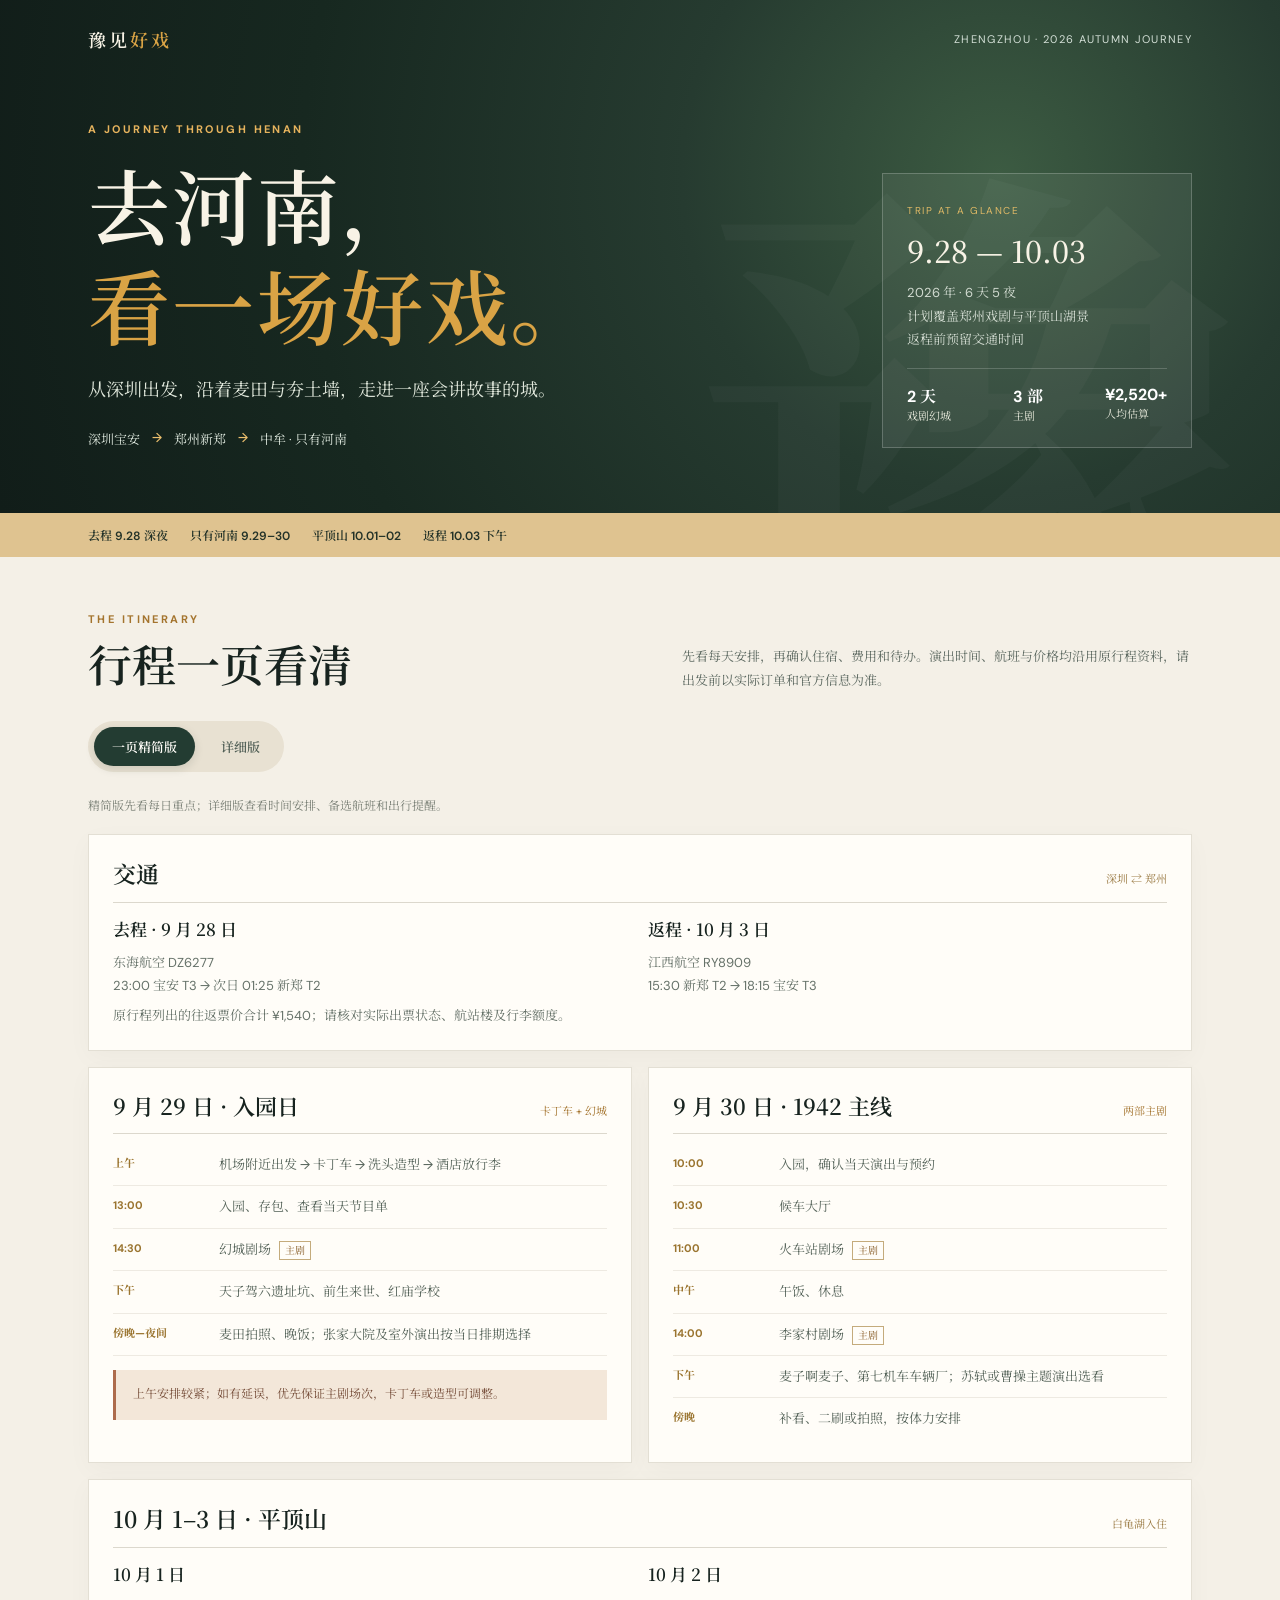
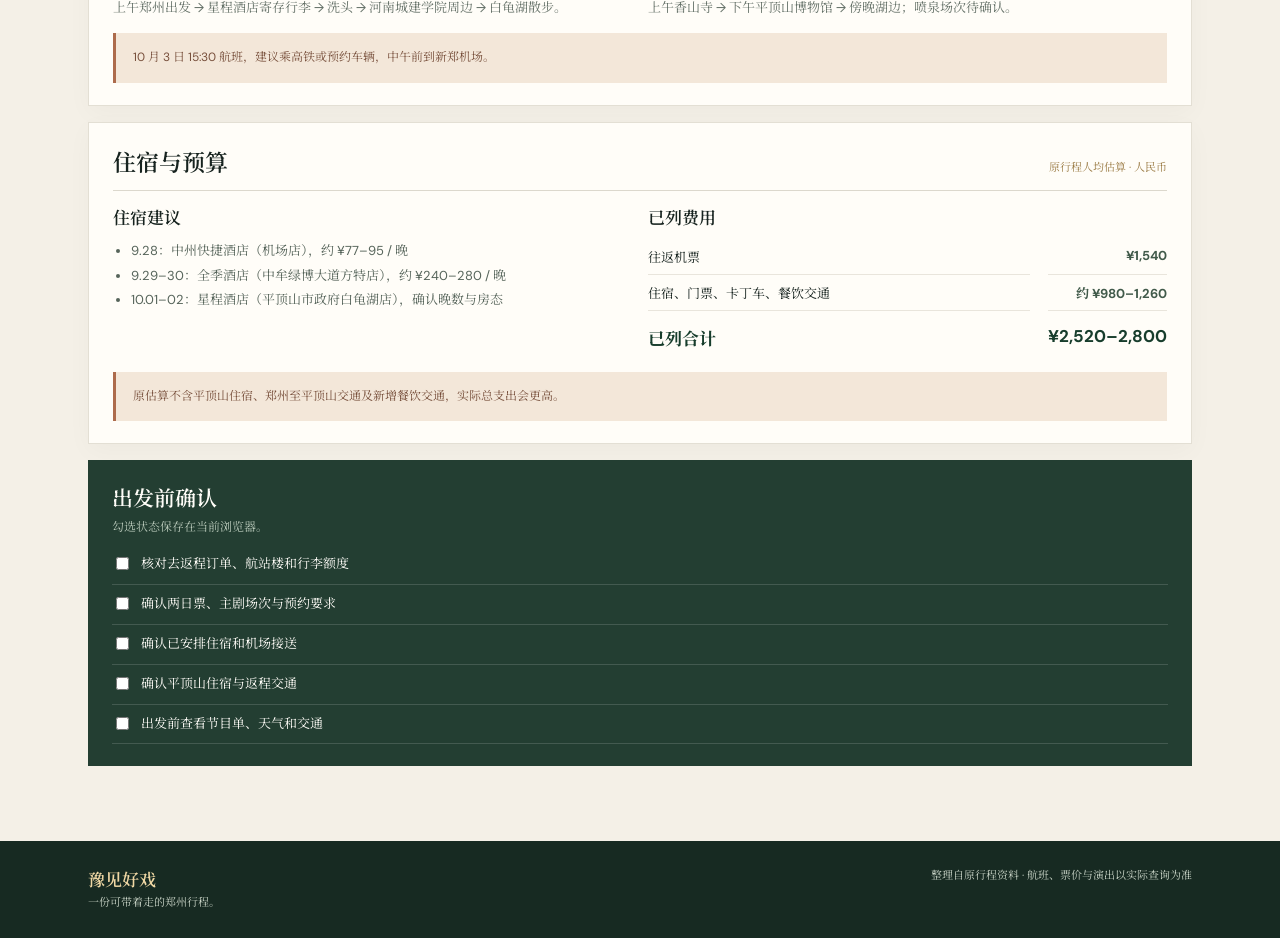
==== commit bc39d859: "增加行程精简版与详细版切换 Added mode switch functionality and detailed itinerary sections for the trip to Zhengz" ====
--- a/index.html
+++ b/index.html
@@ -6,18 +6,24 @@
 @import url('https://fonts.googleapis.com/css2?family=Noto+Serif+SC:wght@400;500;600;700&family=DM+Sans:wght@400;500;600;700&display=swap');
 :root{--ink:#17231f;--green:#233c32;--gold:#d9a345;--paper:#f4f0e7;--cream:#fffdf8;--muted:#657168;--line:#dcd8cd;--red:#a9523b}*{box-sizing:border-box}html{scroll-behavior:smooth}body{margin:0;background:var(--paper);color:var(--ink);font-family:'DM Sans','Noto Serif SC',serif}a{color:inherit}.skip{position:absolute;top:-80px;left:12px;background:white;padding:10px;z-index:5}.skip:focus{top:12px}.hero{background:radial-gradient(circle at 78% 34%,#3c5b42 0,#263b30 30%,#172820 66%,#111d19 100%);color:#f8f3e6;position:relative;overflow:hidden}.hero:after{content:'豫';position:absolute;right:2%;bottom:-180px;font:700 560px 'Noto Serif SC',serif;color:#ffffff07;line-height:1}.topbar,.hero-inner,.wrap{max-width:1160px;margin:auto;padding-left:28px;padding-right:28px}.topbar{display:flex;justify-content:space-between;align-items:center;padding-top:26px;position:relative;z-index:1}.brand{font:600 18px 'Noto Serif SC',serif;letter-spacing:.17em}.brand span{color:var(--gold)}.top-note{font-size:11px;letter-spacing:.12em;color:#d3dfd6}.hero-inner{position:relative;z-index:1;display:grid;grid-template-columns:1fr 310px;gap:40px;align-items:end;padding-top:70px;padding-bottom:65px}.eyebrow,.kicker{color:#e6b35d;text-transform:uppercase;letter-spacing:.22em;font-size:11px;font-weight:700}.hero h1{font:600 clamp(46px,7vw,82px)/1.22 'Noto Serif SC',serif;letter-spacing:.03em;margin:18px 0}.hero h1 em{font-style:normal;color:var(--gold)}.hero-sub{font:400 18px/1.8 'Noto Serif SC',serif;color:#e0e7db;margin:0 0 25px}.route{display:flex;gap:12px;flex-wrap:wrap;font-size:13px;color:#dbe5db}.route b{color:#edc06e;font-weight:500}.hero-card{border:1px solid #ffffff35;background:#ffffff10;padding:24px}.hero-card small{font-size:10px;color:#dfb966;letter-spacing:.15em}.hero-card strong{display:block;font:500 30px 'Noto Serif SC',serif;margin:9px 0}.hero-card p{margin:0;color:#d2dbd1;line-height:1.8;font-size:13px}.facts{display:flex;justify-content:space-between;gap:10px;border-top:1px solid #ffffff2f;margin-top:17px;padding-top:15px;font-size:11px;color:#e7e9db}.facts b{display:block;font-size:16px;color:white}.strip{background:#dfc390;color:#233228}.strip-inner{max-width:1160px;margin:auto;padding:13px 28px;display:flex;gap:22px;flex-wrap:wrap;font-size:12px;font-weight:600}.wrap{padding-top:55px;padding-bottom:75px}.intro{display:flex;justify-content:space-between;align-items:end;gap:35px;margin-bottom:28px}.kicker{color:#a4742e}.section-title{font:600 clamp(30px,4vw,44px)/1.3 'Noto Serif SC',serif;margin:9px 0 0}.intro p{max-width:510px;margin:0;color:#5e6a62;font-size:13px;line-height:1.85}.plan{display:grid;gap:16px}.card{background:var(--cream);border:1px solid #e3dfd4;padding:22px 24px;box-shadow:0 7px 24px #17231f08}.card h2{font:600 23px 'Noto Serif SC',serif;margin:0}.card h3{font:600 17px 'Noto Serif SC',serif;margin:0 0 10px}.card p{font-size:13px;line-height:1.8;color:var(--muted);margin:7px 0 0}.card-head{display:flex;justify-content:space-between;align-items:baseline;gap:12px;border-bottom:1px solid var(--line);padding-bottom:12px;margin-bottom:13px}.card-head small{font-size:11px;color:#9a7a43}.days{display:grid;grid-template-columns:1fr 1fr;gap:16px}.day{background:var(--cream);border:1px solid #e3dfd4;padding:22px 24px;box-shadow:0 7px 24px #17231f08}.day-head{display:flex;align-items:baseline;justify-content:space-between;gap:10px;padding-bottom:12px;border-bottom:1px solid var(--line);margin-bottom:10px}.day-head h2{font:600 22px 'Noto Serif SC',serif;margin:0}.day-head span{font-size:11px;color:#a4742e}.stop{display:grid;grid-template-columns:96px 1fr;gap:10px;padding:10px 0;border-bottom:1px solid #eeeae2;font-size:13px;line-height:1.65}.stop:last-child{border-bottom:0}.stop time{font-size:11px;font-weight:700;color:#9a742f}.stop p{margin:0;color:#56645a}.label{font-size:10px;border:1px solid #c4ab7c;color:#8b612d;padding:2px 5px;margin-left:5px;white-space:nowrap}.cols{display:grid;grid-template-columns:1fr 1fr;gap:16px}.list{padding-left:18px;margin:8px 0 0;color:#56645a;font-size:13px;line-height:1.9}.alert{background:#f3e7d9;border-left:3px solid #ad6b4c;padding:14px 17px;color:#78503c;font-size:12px;line-height:1.8;margin-top:14px}.amounts{display:grid;grid-template-columns:1fr auto;gap:0 18px}.amounts div{padding:8px 0;border-bottom:1px solid #e9e5dc;font-size:13px}.amounts .amount{text-align:right;color:#415a4a;font-weight:700}.amounts .total{border:0;font-size:17px;font-weight:700;color:#173d2c;padding-top:14px}.checklist{background:#233e32;color:#fffdf8;padding:22px 24px}.checklist h2{font:600 21px 'Noto Serif SC',serif;margin:0}.checklist p{font-size:12px;color:#b9c9ba;margin:5px 0 10px}.check{display:flex;gap:9px;align-items:start;padding:9px 0;border-bottom:1px solid #ffffff25;font-size:13px;line-height:1.6;cursor:pointer}.check input{accent-color:#dca744;margin-top:3px}.check:has(input:checked) span{text-decoration:line-through;color:#9eb3a2}.footer{background:#172a22;color:#c9d4c7;padding:25px 28px}.footer-inner{max-width:1104px;margin:auto;display:flex;justify-content:space-between;gap:18px;font-size:11px;line-height:1.8}.footer b{font:600 17px 'Noto Serif SC',serif;color:#efd7a4}.footer a{color:#f0d7a2}
 @media(max-width:760px){.hero-inner{grid-template-columns:1fr;gap:22px;padding-top:50px;padding-bottom:42px}.hero-card{max-width:430px}.intro{display:block}.intro p{margin-top:12px}.days,.cols{grid-template-columns:1fr}.stop{grid-template-columns:82px 1fr}.top-note{font-size:9px}}@media(max-width:520px){.topbar,.hero-inner,.wrap{padding-left:18px;padding-right:18px}.top-note{display:none}.hero h1{font-size:48px}.strip-inner{padding-left:18px;padding-right:18px;gap:8px 16px}.wrap{padding-top:40px;padding-bottom:55px}.card,.day,.checklist{padding:18px}.card-head{align-items:start;flex-direction:column;gap:4px}.footer-inner{display:block}.footer-inner>div+div{margin-top:10px}}
-</style>
+.mode-switch{display:flex;gap:8px;margin:0 0 24px;padding:6px;background:#e8e1d2;border-radius:999px;width:max-content;max-width:100%}.mode-switch button{border:0;background:transparent;padding:10px 18px;border-radius:999px;color:#526057;font-size:13px;font-weight:600;font-family:inherit;cursor:pointer}.mode-switch button[aria-pressed="true"]{background:#233c32;color:#fffdf8;box-shadow:0 3px 10px #17231f22}.mode-help{font-size:12px;color:#7b8177;margin:0 0 20px}.detail-view{display:none}.detail-view.active{display:block}.detail-block{margin:0 0 20px}.detail-head{display:flex;align-items:center;gap:15px;margin:34px 0 14px}.detail-head>span{font:600 18px 'Noto Serif SC',serif;color:#a4742e}.detail-head h2{font:600 25px 'Noto Serif SC',serif;margin:0}.detail-head p{margin:4px 0 0;color:#748076;font-size:12px}.detail-card{background:var(--cream);border:1px solid #e3dfd4;padding:22px 24px;box-shadow:0 7px 24px #17231f08}.detail-card h3{font:600 17px 'Noto Serif SC',serif;margin:0 0 10px}.detail-card p,.detail-card li{font-size:13px;line-height:1.8;color:#526057}.detail-card ul{padding-left:20px;margin:8px 0}.detail-card .muted{color:#879087;font-size:12px}.detail-grid{display:grid;grid-template-columns:1fr 1fr;gap:14px}.timeline{border-left:1px solid #c9c3b4;margin-left:5px;padding-left:18px}.time-row{display:grid;grid-template-columns:110px 1fr;gap:12px;padding:9px 0;position:relative}.time-row:before{content:"";position:absolute;left:-23px;top:15px;width:8px;height:8px;background:#f4f0e7;border:2px solid #bd9352;border-radius:50%}.time-row.important:before{background:#d9a345}.time-row time{font-size:11px;font-weight:700;color:#987331}.time-row p{margin:0}.detail-view .alert{margin-top:16px}@media(max-width:760px){.detail-grid{grid-template-columns:1fr}.detail-head h2{font-size:21px}.time-row{grid-template-columns:82px 1fr;gap:8px}.mode-switch button{padding:9px 13px}}</style>
 </head><body><a class="skip" href="#main">跳到行程内容</a>
-<header class="hero"><div class="topbar"><div class="brand">豫见<span>好戏</span></div><div class="top-note">ZHENGZHOU · 2026 AUTUMN JOURNEY</div></div><div class="hero-inner"><div><div class="eyebrow">A journey through Henan</div><h1>去河南，<br><em>看一场好戏。</em></h1><p class="hero-sub">从深圳出发，沿着麦田与夯土墙，走进一座会讲故事的城。</p><div class="route"><span>深圳宝安</span><b>→</b><span>郑州新郑</span><b>→</b><span>中牟 · 只有河南</span></div></div><div class="hero-card"><small>TRIP AT A GLANCE</small><strong>9.28 — 10.03</strong><p>2026 年 · 6 天 5 夜<br>目前已安排：航班、9 月 29–30 日游园</p><div class="facts"><span><b>2 天</b>戏剧幻城</span><span><b>3 部</b>主剧</span><span><b>¥2,520+</b>人均估算</span></div></div></div></header>
-<div class="strip"><div class="strip-inner"><span>去程 9.28 深夜</span><span>游园 9.29–30</span><span>返程 10.03 下午</span><span>10.01–02 待安排</span></div></div>
+<header class="hero"><div class="topbar"><div class="brand">豫见<span>好戏</span></div><div class="top-note">ZHENGZHOU · 2026 AUTUMN JOURNEY</div></div><div class="hero-inner"><div><div class="eyebrow">A journey through Henan</div><h1>去河南，<br><em>看一场好戏。</em></h1><p class="hero-sub">从深圳出发，沿着麦田与夯土墙，走进一座会讲故事的城。</p><div class="route"><span>深圳宝安</span><b>→</b><span>郑州新郑</span><b>→</b><span>中牟 · 只有河南</span></div></div><div class="hero-card"><small>TRIP AT A GLANCE</small><strong>9.28 — 10.03</strong><p>2026 年 · 6 天 5 夜<br>计划覆盖郑州戏剧与平顶山湖景<br>返程前预留交通时间</p><div class="facts"><span><b>2 天</b>戏剧幻城</span><span><b>3 部</b>主剧</span><span><b>¥2,520+</b>人均估算</span></div></div></div></header>
+<div class="strip"><div class="strip-inner"><span>去程 9.28 深夜</span><span>只有河南 9.29–30</span><span>平顶山 10.01–02</span><span>返程 10.03 下午</span></div></div>
 <main id="main" class="wrap"><div class="intro"><div><div class="kicker">THE ITINERARY</div><h2 class="section-title">行程一页看清</h2></div><p>先看每天安排，再确认住宿、费用和待办。演出时间、航班与价格均沿用原行程资料，请出发前以实际订单和官方信息为准。</p></div>
-<div class="plan">
+<div class="mode-switch" role="group" aria-label="选择行程版本"><button type="button" data-mode="brief" aria-pressed="true">一页精简版</button><button type="button" data-mode="detail" aria-pressed="false">详细版</button></div><p class="mode-help">精简版先看每日重点；详细版查看时间安排、备选航班和出行提醒。</p><div id="briefView"><div class="plan">
 <section class="card"><div class="card-head"><h2>交通</h2><small>深圳 ⇄ 郑州</small></div><div class="cols"><div><h3>去程 · 9 月 28 日</h3><p>东海航空 DZ6277<br>23:00 宝安 T3 → 次日 01:25 新郑 T2</p></div><div><h3>返程 · 10 月 3 日</h3><p>江西航空 RY8909<br>15:30 新郑 T2 → 18:15 宝安 T3</p></div></div><p>原行程列出的往返票价合计 ¥1,540；请核对实际出票状态、航站楼及行李额度。</p></section>
 <div class="days"><section class="day"><div class="day-head"><h2>9 月 29 日 · 入园日</h2><span>卡丁车 + 幻城</span></div><div class="stop"><time>上午</time><p>机场附近出发 → 卡丁车 → 洗头造型 → 酒店放行李</p></div><div class="stop"><time>13:00</time><p>入园、存包、查看当天节目单</p></div><div class="stop"><time>14:30</time><p>幻城剧场 <span class="label">主剧</span></p></div><div class="stop"><time>下午</time><p>天子驾六遗址坑、前生来世、红庙学校</p></div><div class="stop"><time>傍晚—夜间</time><p>麦田拍照、晚饭；张家大院及室外演出按当日排期选择</p></div><div class="alert">上午安排较紧；如有延误，优先保证主剧场次，卡丁车或造型可调整。</div></section>
 <section class="day"><div class="day-head"><h2>9 月 30 日 · 1942 主线</h2><span>两部主剧</span></div><div class="stop"><time>10:00</time><p>入园，确认当天演出与预约</p></div><div class="stop"><time>10:30</time><p>候车大厅</p></div><div class="stop"><time>11:00</time><p>火车站剧场 <span class="label">主剧</span></p></div><div class="stop"><time>中午</time><p>午饭、休息</p></div><div class="stop"><time>14:00</time><p>李家村剧场 <span class="label">主剧</span></p></div><div class="stop"><time>下午</time><p>麦子啊麦子、第七机车车辆厂；苏轼或曹操主题演出选看</p></div><div class="stop"><time>傍晚</time><p>补看、二刷或拍照，按体力安排</p></div></section></div>
-<section class="card"><div class="card-head"><h2>其他日期</h2><small>有待补充</small></div><div class="cols"><div><h3>9 月 28 日</h3><p>深夜出发，凌晨抵达；原行程安排机场附近过渡住宿。</p></div><div><h3>10 月 1–2 日</h3><p>活动和住宿尚未安排，需补齐这两晚。</p></div></div></section>
-<section class="card"><div class="card-head"><h2>住宿与预算</h2><small>原行程人均估算 · 人民币</small></div><div class="cols"><div><h3>住宿建议</h3><ul class="list"><li>9.28：中州快捷酒店（机场店），约 ¥77–95 / 晚</li><li>9.29–30：全季酒店（中牟绿博大道方特店），约 ¥240–280 / 晚</li><li>10.01–02：尚未安排</li></ul></div><div><h3>已列费用</h3><div class="amounts"><div>往返机票</div><div class="amount">¥1,540</div><div>住宿、门票、卡丁车、餐饮交通</div><div class="amount">约 ¥980–1,260</div><div class="total">已列合计</div><div class="amount total">¥2,520–2,800</div></div></div></div><div class="alert">合计不含 10 月 1–2 日住宿、活动及可能增加的餐饮交通，实际总花费会更高。</div></section>
-<section class="checklist"><h2>出发前确认</h2><p>勾选状态保存在当前浏览器。</p><label class="check"><input type="checkbox" data-check="flights"><span>核对去返程订单、航站楼和行李额度</span></label><label class="check"><input type="checkbox" data-check="tickets"><span>确认两日票、主剧场次与预约要求</span></label><label class="check"><input type="checkbox" data-check="hotels"><span>确认已安排住宿和机场接送</span></label><label class="check"><input type="checkbox" data-check="gap"><span>补齐 10 月 1–2 日活动与住宿</span></label><label class="check"><input type="checkbox" data-check="schedule"><span>出发前查看节目单、天气和交通</span></label></section>
-</div></main><footer class="footer"><div class="footer-inner"><div><b>豫见好戏</b><br>一份可带着走的郑州行程。</div><div>整理自原行程资料 · 航班、票价与演出以实际查询为准</div></div></footer>
-<script>document.querySelectorAll('[data-check]').forEach(input=>{const key='zhengzhou-trip-'+input.dataset.check;try{input.checked=localStorage.getItem(key)==='1'}catch(e){}input.addEventListener('change',()=>{try{localStorage.setItem(key,input.checked?'1':'0')}catch(e){}})});</script>
+<section class="card"><div class="card-head"><h2>10 月 1–3 日 · 平顶山</h2><small>白龟湖入住</small></div><div class="cols"><div><h3>10 月 1 日</h3><p>上午郑州出发 → 星程酒店寄存行李 → 洗头 → 河南城建学院周边 → 白龟湖散步。</p></div><div><h3>10 月 2 日</h3><p>上午香山寺 → 下午平顶山博物馆 → 傍晚湖边；喷泉场次待确认。</p></div></div><div class="alert">10 月 3 日 15:30 航班，建议乘高铁或预约车辆，中午前到新郑机场。</div></section>
+<section class="card"><div class="card-head"><h2>住宿与预算</h2><small>原行程人均估算 · 人民币</small></div><div class="cols"><div><h3>住宿建议</h3><ul class="list"><li>9.28：中州快捷酒店（机场店），约 ¥77–95 / 晚</li><li>9.29–30：全季酒店（中牟绿博大道方特店），约 ¥240–280 / 晚</li><li>10.01–02：星程酒店（平顶山市政府白龟湖店），确认晚数与房态</li></ul></div><div><h3>已列费用</h3><div class="amounts"><div>往返机票</div><div class="amount">¥1,540</div><div>住宿、门票、卡丁车、餐饮交通</div><div class="amount">约 ¥980–1,260</div><div class="total">已列合计</div><div class="amount total">¥2,520–2,800</div></div></div></div><div class="alert">原估算不含平顶山住宿、郑州至平顶山交通及新增餐饮交通，实际总支出会更高。</div></section>
+<section class="checklist"><h2>出发前确认</h2><p>勾选状态保存在当前浏览器。</p><label class="check"><input type="checkbox" data-check="flights"><span>核对去返程订单、航站楼和行李额度</span></label><label class="check"><input type="checkbox" data-check="tickets"><span>确认两日票、主剧场次与预约要求</span></label><label class="check"><input type="checkbox" data-check="hotels"><span>确认已安排住宿和机场接送</span></label><label class="check"><input type="checkbox" data-check="gap"><span>确认平顶山住宿与返程交通</span></label><label class="check"><input type="checkbox" data-check="schedule"><span>出发前查看节目单、天气和交通</span></label></section>
+</div></div><div id="detailView" class="detail-view"><section class="detail-block"><div class="detail-head"><span>01</span><div><h2>交通与航班</h2><p>去程、返程按原行程资料整理，出发前以订单为准。</p></div></div><div class="detail-grid"><article class="detail-card"><h3>9 月 28 日｜去程</h3><p><b>原行程选定</b> 东海航空 DZ6277<br>23:00 深圳宝安 T3 → 次日 01:25 郑州新郑 T2 · ¥770</p><p><b>备选</b> 西部航空 PN6312<br>23:20 宝安 T3 → 次日 01:40 新郑 T2 · ¥750</p><p class="muted">抵达后先住机场附近，次日上午前往中牟。</p></article><article class="detail-card"><h3>10 月 3 日｜返程</h3><p><b>原行程选定</b> 江西航空 RY8909<br>15:30 新郑 T2 → 18:15 宝安 T3 · ¥770</p><p><b>备选</b> 深圳航空 ZH9304<br>16:10 新郑 T2 → 19:00 宝安 T3 · ¥970</p><p class="muted">请核对返程是否已出票。平顶山西到新郑机场的车次以 12306 当日信息为准，建议中午前抵达机场。</p></article></div></section>
+<section class="detail-block"><div class="detail-head"><span>02</span><div><h2>9 月 29 日｜入园日</h2><p>上午卡丁车和入住，下午开始看剧；主剧场次优先。</p></div></div><div class="detail-card"><div class="timeline"><div class="time-row"><time>09:30</time><p>从机场附近酒店出发，打车去郑州国际赛车场。</p></div><div class="time-row"><time>10:00–11:00</time><p>卡丁车体验；原行程估价 ¥49–169 / 人。</p></div><div class="time-row"><time>11:10–12:10</time><p>洗头造型、前往全季酒店寄存或办理入住（以酒店安排为准）。</p></div><div class="time-row"><time>12:30–13:00</time><p>前往只有河南，入园存包并查看当天节目单。</p></div><div class="time-row important"><time>14:30</time><p>幻城剧场主剧。</p></div><div class="time-row"><time>15:45–17:15</time><p>天子驾六遗址坑、前生来世、红庙学校；按当天排期取舍。</p></div><div class="time-row"><time>傍晚–夜间</time><p>麦田拍照、晚饭；张家大院、乾台或坤台、灯光秀视当天演出安排选择。</p></div></div><p class="alert">上午衔接较紧。如延误，优先保住主剧场次，卡丁车或造型可灵活调整。</p></div></section>
+<section class="detail-block"><div class="detail-head"><span>03</span><div><h2>9 月 30 日｜1942 主线</h2><p>主剧之间留出午饭和休息时间。</p></div></div><div class="detail-card"><div class="timeline"><div class="time-row"><time>10:00</time><p>入园，确认演出排期。</p></div><div class="time-row"><time>10:30</time><p>候车大厅。</p></div><div class="time-row important"><time>11:00–12:05</time><p>火车站剧场主剧。</p></div><div class="time-row"><time>12:15–13:30</time><p>午饭与休息。</p></div><div class="time-row important"><time>14:00–15:15</time><p>李家村剧场主剧。</p></div><div class="time-row"><time>15:30–17:50</time><p>麦子啊麦子、第七机车车辆厂；苏轼的河南或曹操的麦田二选一。</p></div><div class="time-row"><time>18:00 后</time><p>补看、二刷或拍照，按体力安排。</p></div></div></div></section>
+<section class="detail-block"><div class="detail-head"><span>04</span><div><h2>10 月 1 日｜郑州 → 平顶山</h2><p>白龟湖入住，校园与湖边轻松走走。</p></div></div><div class="detail-card"><div class="timeline"><div class="time-row"><time>上午</time><p>从中牟退房，前往郑州东站乘高铁到平顶山西站，再打车去星程酒店（平顶山市政府白龟湖店）。到店太早可先寄存行李。</p></div><div class="time-row"><time>午后</time><p>在酒店附近午饭；去洗发店洗头，建议提前预约。</p></div><div class="time-row"><time>下午</time><p>河南城建学院周边散步；校内访客规定提前确认，如不便入校就改为湖边慢行。</p></div><div class="time-row"><time>傍晚–晚上</time><p>白龟湖散步、晚饭。白龟湖有音乐喷泉广场，但尚未找到 2026 国庆场次公告；当天是否开放先向酒店或当地官方账号确认。</p></div></div></div></section>
+<section class="detail-block"><div class="detail-head"><span>05</span><div><h2>10 月 2 日｜香山寺与平顶山博物馆</h2><p>寺院安排在上午，博物馆安排在下午。</p></div></div><div class="detail-card"><div class="timeline"><div class="time-row"><time>上午</time><p>打车去香山寺游览。官方常规信息为夏季 7:00–17:30，节假日以当天公告为准。</p></div><div class="time-row"><time>中午</time><p>回酒店附近午饭、休息。</p></div><div class="time-row"><time>13:00–16:00</time><p>平顶山博物馆。常规开放为周二至周日 9:00–17:00；国庆开放安排和预约方式出发前再确认。</p></div><div class="time-row"><time>傍晚</time><p>回白龟湖散步；如喷泉当天开放，再去音乐喷泉广场看一场。</p></div></div></div></section>
+<section class="detail-block"><div class="detail-head"><span>06</span><div><h2>10 月 3 日｜平顶山 → 新郑机场</h2><p>15:30 起飞，交通留足余量。</p></div></div><div class="detail-card"><p>早餐后退房，建议提前选好平顶山西站到新郑机场站的直达高铁，目标是中午前到机场；到站后再留出值机、安检时间。若车次不合适，提前预约专车并预留路上拥堵时间。具体车次请以 12306 当日时刻为准。</p></div></section>
+<section class="detail-block"><div class="detail-head"><span>07</span><div><h2>住宿、费用与出发前确认</h2><p>原预算只覆盖原来列出的郑州行程，平顶山新增费用需另计。</p></div></div><div class="detail-grid"><article class="detail-card"><h3>住宿建议</h3><ul><li>9.28：机场附近过渡住宿。</li><li>9.29–30：中牟全季酒店。</li><li>10.01–02：星程酒店（平顶山市政府白龟湖店），确认实际入住晚数、价格与房态。</li></ul></article><article class="detail-card"><h3>出发前确认</h3><ul><li>核对往返航班订单、航站楼和行李额度。</li><li>确认只有河南两日票、主剧预约和当日排期。</li><li>预约洗发店；询问酒店是否有租车或接送站服务。</li><li>电动车不要预设为一定能租到；共享电动车供应需现场确认。</li><li>查看香山寺、博物馆、河南城建学院国庆开放安排。</li><li>确认白龟湖音乐喷泉当天场次及天气情况。</li></ul></article></div><p class="alert">原行程人均估算 ¥2,520–2,800 不含平顶山住宿、郑州至平顶山交通，以及新增餐饮和景点交通费用。</p></section></div></main><footer class="footer"><div class="footer-inner"><div><b>豫见好戏</b><br>一份可带着走的郑州行程。</div><div>整理自原行程资料 · 航班、票价与演出以实际查询为准</div></div></footer>
+<script>const modeButtons=document.querySelectorAll('[data-mode]');const briefView=document.getElementById('briefView');const detailView=document.getElementById('detailView');modeButtons.forEach(button=>button.addEventListener('click',()=>{const detailed=button.dataset.mode==='detail';briefView.hidden=detailed;detailView.classList.toggle('active',detailed);modeButtons.forEach(item=>item.setAttribute('aria-pressed',String(item===button)));if(window.innerWidth<760)document.querySelector('.mode-switch').scrollIntoView({behavior:'smooth',block:'start'})}));document.querySelectorAll('[data-check]').forEach(input=>{const key='zhengzhou-trip-'+input.dataset.check;try{input.checked=localStorage.getItem(key)==='1'}catch(e){}input.addEventListener('change',()=>{try{localStorage.setItem(key,input.checked?'1':'0')}catch(e){}})});</script>
 </body></html>
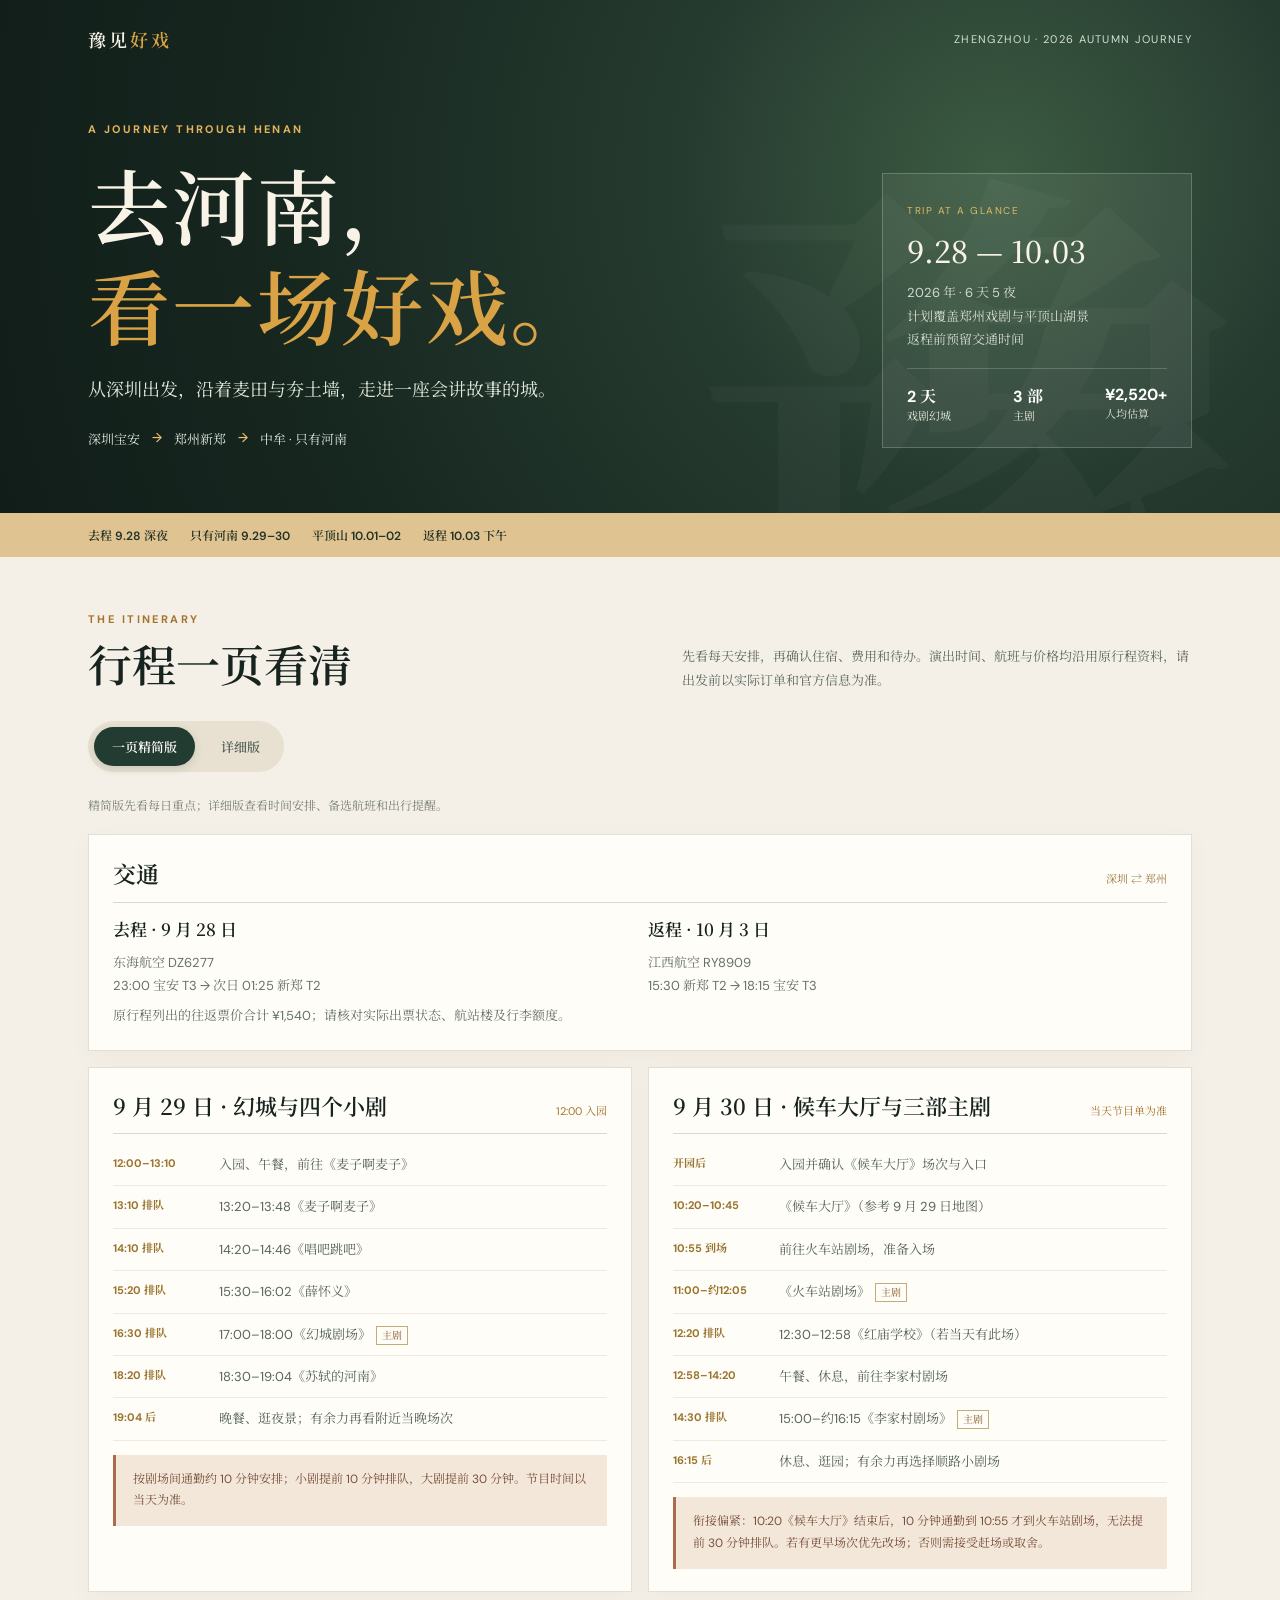
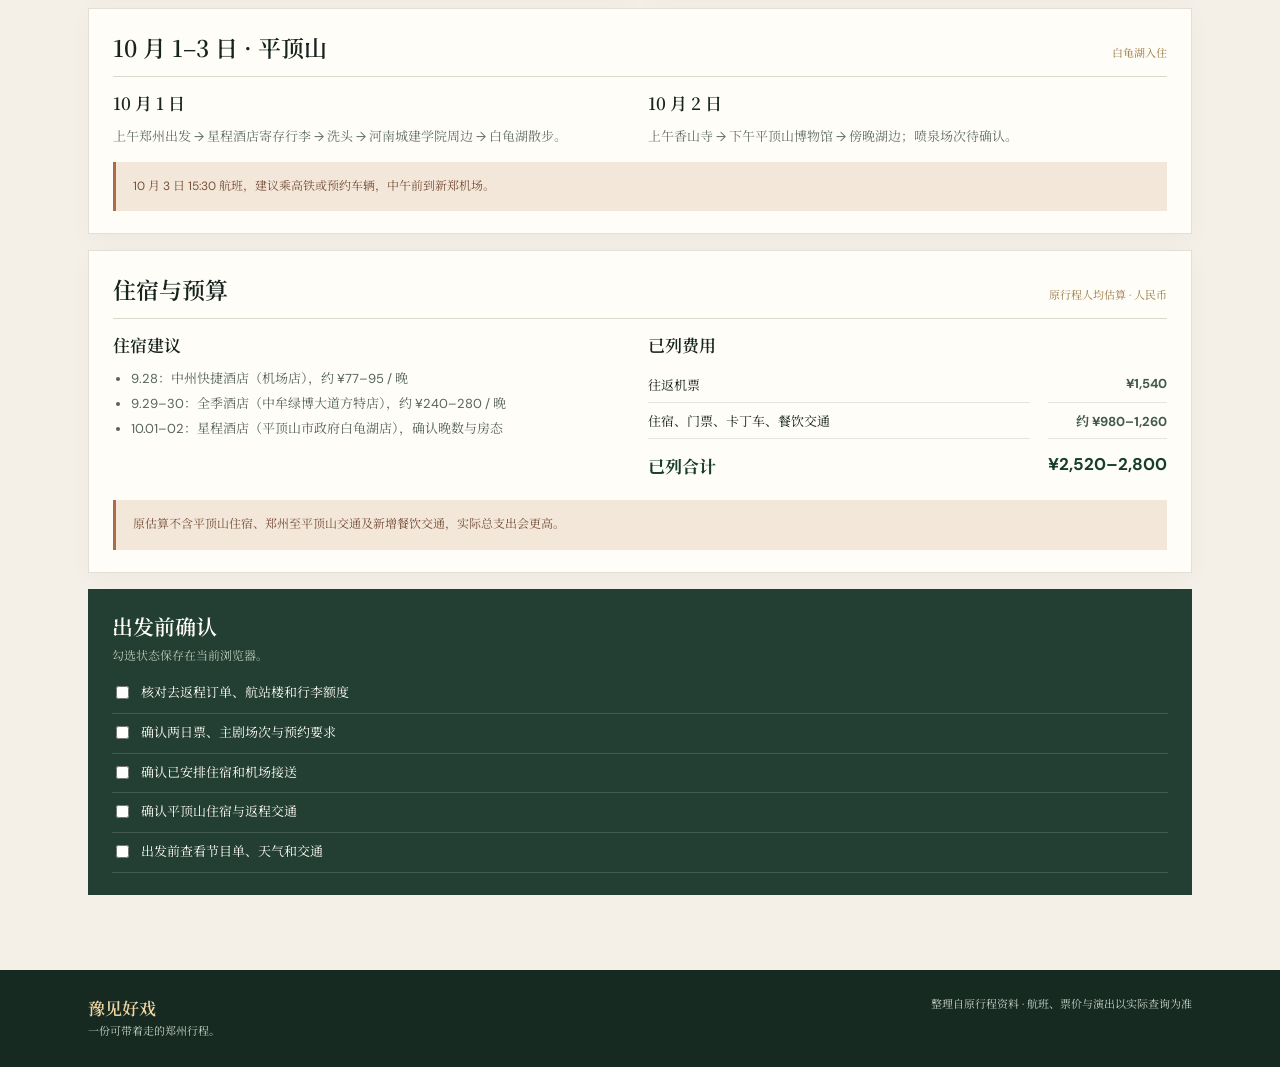
==== commit 3afec7f8: "更新只有河南两日演出时间安排 Added detailed itinerary for the trip to Zhengzhou, including transportation, accommo" ====
--- a/index.html
+++ b/index.html
@@ -13,15 +13,12 @@
 <main id="main" class="wrap"><div class="intro"><div><div class="kicker">THE ITINERARY</div><h2 class="section-title">行程一页看清</h2></div><p>先看每天安排，再确认住宿、费用和待办。演出时间、航班与价格均沿用原行程资料，请出发前以实际订单和官方信息为准。</p></div>
 <div class="mode-switch" role="group" aria-label="选择行程版本"><button type="button" data-mode="brief" aria-pressed="true">一页精简版</button><button type="button" data-mode="detail" aria-pressed="false">详细版</button></div><p class="mode-help">精简版先看每日重点；详细版查看时间安排、备选航班和出行提醒。</p><div id="briefView"><div class="plan">
 <section class="card"><div class="card-head"><h2>交通</h2><small>深圳 ⇄ 郑州</small></div><div class="cols"><div><h3>去程 · 9 月 28 日</h3><p>东海航空 DZ6277<br>23:00 宝安 T3 → 次日 01:25 新郑 T2</p></div><div><h3>返程 · 10 月 3 日</h3><p>江西航空 RY8909<br>15:30 新郑 T2 → 18:15 宝安 T3</p></div></div><p>原行程列出的往返票价合计 ¥1,540；请核对实际出票状态、航站楼及行李额度。</p></section>
-<div class="days"><section class="day"><div class="day-head"><h2>9 月 29 日 · 入园日</h2><span>卡丁车 + 幻城</span></div><div class="stop"><time>上午</time><p>机场附近出发 → 卡丁车 → 洗头造型 → 酒店放行李</p></div><div class="stop"><time>13:00</time><p>入园、存包、查看当天节目单</p></div><div class="stop"><time>14:30</time><p>幻城剧场 <span class="label">主剧</span></p></div><div class="stop"><time>下午</time><p>天子驾六遗址坑、前生来世、红庙学校</p></div><div class="stop"><time>傍晚—夜间</time><p>麦田拍照、晚饭；张家大院及室外演出按当日排期选择</p></div><div class="alert">上午安排较紧；如有延误，优先保证主剧场次，卡丁车或造型可调整。</div></section>
-<section class="day"><div class="day-head"><h2>9 月 30 日 · 1942 主线</h2><span>两部主剧</span></div><div class="stop"><time>10:00</time><p>入园，确认当天演出与预约</p></div><div class="stop"><time>10:30</time><p>候车大厅</p></div><div class="stop"><time>11:00</time><p>火车站剧场 <span class="label">主剧</span></p></div><div class="stop"><time>中午</time><p>午饭、休息</p></div><div class="stop"><time>14:00</time><p>李家村剧场 <span class="label">主剧</span></p></div><div class="stop"><time>下午</time><p>麦子啊麦子、第七机车车辆厂；苏轼或曹操主题演出选看</p></div><div class="stop"><time>傍晚</time><p>补看、二刷或拍照，按体力安排</p></div></section></div>
+<div class="days"><section class="day"><div class="day-head"><h2>9 月 29 日 · 幻城与四个小剧</h2><span>12:00 入园</span></div><div class="stop"><time>12:00–13:10</time><p>入园、午餐，前往《麦子啊麦子》</p></div><div class="stop"><time>13:10 排队</time><p>13:20–13:48《麦子啊麦子》</p></div><div class="stop"><time>14:10 排队</time><p>14:20–14:46《唱吧跳吧》</p></div><div class="stop"><time>15:20 排队</time><p>15:30–16:02《薛怀义》</p></div><div class="stop"><time>16:30 排队</time><p>17:00–18:00《幻城剧场》<span class="label">主剧</span></p></div><div class="stop"><time>18:20 排队</time><p>18:30–19:04《苏轼的河南》</p></div><div class="stop"><time>19:04 后</time><p>晚餐、逛夜景；有余力再看附近当晚场次</p></div><div class="alert">按剧场间通勤约 10 分钟安排；小剧提前 10 分钟排队，大剧提前 30 分钟。节目时间以当天为准。</div></section><section class="day"><div class="day-head"><h2>9 月 30 日 · 候车大厅与三部主剧</h2><span>当天节目单为准</span></div><div class="stop"><time>开园后</time><p>入园并确认《候车大厅》场次与入口</p></div><div class="stop"><time>10:20–10:45</time><p>《候车大厅》（参考 9 月 29 日地图）</p></div><div class="stop"><time>10:55 到场</time><p>前往火车站剧场，准备入场</p></div><div class="stop"><time>11:00–约12:05</time><p>《火车站剧场》<span class="label">主剧</span></p></div><div class="stop"><time>12:20 排队</time><p>12:30–12:58《红庙学校》（若当天有此场）</p></div><div class="stop"><time>12:58–14:20</time><p>午餐、休息，前往李家村剧场</p></div><div class="stop"><time>14:30 排队</time><p>15:00–约16:15《李家村剧场》<span class="label">主剧</span></p></div><div class="stop"><time>16:15 后</time><p>休息、逛园；有余力再选择顺路小剧场</p></div><div class="alert">衔接偏紧：10:20《候车大厅》结束后，10 分钟通勤到 10:55 才到火车站剧场，无法提前 30 分钟排队。若有更早场次优先改场；否则需接受赶场或取舍。</div></section></div>
 <section class="card"><div class="card-head"><h2>10 月 1–3 日 · 平顶山</h2><small>白龟湖入住</small></div><div class="cols"><div><h3>10 月 1 日</h3><p>上午郑州出发 → 星程酒店寄存行李 → 洗头 → 河南城建学院周边 → 白龟湖散步。</p></div><div><h3>10 月 2 日</h3><p>上午香山寺 → 下午平顶山博物馆 → 傍晚湖边；喷泉场次待确认。</p></div></div><div class="alert">10 月 3 日 15:30 航班，建议乘高铁或预约车辆，中午前到新郑机场。</div></section>
 <section class="card"><div class="card-head"><h2>住宿与预算</h2><small>原行程人均估算 · 人民币</small></div><div class="cols"><div><h3>住宿建议</h3><ul class="list"><li>9.28：中州快捷酒店（机场店），约 ¥77–95 / 晚</li><li>9.29–30：全季酒店（中牟绿博大道方特店），约 ¥240–280 / 晚</li><li>10.01–02：星程酒店（平顶山市政府白龟湖店），确认晚数与房态</li></ul></div><div><h3>已列费用</h3><div class="amounts"><div>往返机票</div><div class="amount">¥1,540</div><div>住宿、门票、卡丁车、餐饮交通</div><div class="amount">约 ¥980–1,260</div><div class="total">已列合计</div><div class="amount total">¥2,520–2,800</div></div></div></div><div class="alert">原估算不含平顶山住宿、郑州至平顶山交通及新增餐饮交通，实际总支出会更高。</div></section>
 <section class="checklist"><h2>出发前确认</h2><p>勾选状态保存在当前浏览器。</p><label class="check"><input type="checkbox" data-check="flights"><span>核对去返程订单、航站楼和行李额度</span></label><label class="check"><input type="checkbox" data-check="tickets"><span>确认两日票、主剧场次与预约要求</span></label><label class="check"><input type="checkbox" data-check="hotels"><span>确认已安排住宿和机场接送</span></label><label class="check"><input type="checkbox" data-check="gap"><span>确认平顶山住宿与返程交通</span></label><label class="check"><input type="checkbox" data-check="schedule"><span>出发前查看节目单、天气和交通</span></label></section>
 </div></div><div id="detailView" class="detail-view"><section class="detail-block"><div class="detail-head"><span>01</span><div><h2>交通与航班</h2><p>去程、返程按原行程资料整理，出发前以订单为准。</p></div></div><div class="detail-grid"><article class="detail-card"><h3>9 月 28 日｜去程</h3><p><b>原行程选定</b> 东海航空 DZ6277<br>23:00 深圳宝安 T3 → 次日 01:25 郑州新郑 T2 · ¥770</p><p><b>备选</b> 西部航空 PN6312<br>23:20 宝安 T3 → 次日 01:40 新郑 T2 · ¥750</p><p class="muted">抵达后先住机场附近，次日上午前往中牟。</p></article><article class="detail-card"><h3>10 月 3 日｜返程</h3><p><b>原行程选定</b> 江西航空 RY8909<br>15:30 新郑 T2 → 18:15 宝安 T3 · ¥770</p><p><b>备选</b> 深圳航空 ZH9304<br>16:10 新郑 T2 → 19:00 宝安 T3 · ¥970</p><p class="muted">请核对返程是否已出票。平顶山西到新郑机场的车次以 12306 当日信息为准，建议中午前抵达机场。</p></article></div></section>
-<section class="detail-block"><div class="detail-head"><span>02</span><div><h2>9 月 29 日｜入园日</h2><p>上午卡丁车和入住，下午开始看剧；主剧场次优先。</p></div></div><div class="detail-card"><div class="timeline"><div class="time-row"><time>09:30</time><p>从机场附近酒店出发，打车去郑州国际赛车场。</p></div><div class="time-row"><time>10:00–11:00</time><p>卡丁车体验；原行程估价 ¥49–169 / 人。</p></div><div class="time-row"><time>11:10–12:10</time><p>洗头造型、前往全季酒店寄存或办理入住（以酒店安排为准）。</p></div><div class="time-row"><time>12:30–13:00</time><p>前往只有河南，入园存包并查看当天节目单。</p></div><div class="time-row important"><time>14:30</time><p>幻城剧场主剧。</p></div><div class="time-row"><time>15:45–17:15</time><p>天子驾六遗址坑、前生来世、红庙学校；按当天排期取舍。</p></div><div class="time-row"><time>傍晚–夜间</time><p>麦田拍照、晚饭；张家大院、乾台或坤台、灯光秀视当天演出安排选择。</p></div></div><p class="alert">上午衔接较紧。如延误，优先保住主剧场次，卡丁车或造型可灵活调整。</p></div></section>
-<section class="detail-block"><div class="detail-head"><span>03</span><div><h2>9 月 30 日｜1942 主线</h2><p>主剧之间留出午饭和休息时间。</p></div></div><div class="detail-card"><div class="timeline"><div class="time-row"><time>10:00</time><p>入园，确认演出排期。</p></div><div class="time-row"><time>10:30</time><p>候车大厅。</p></div><div class="time-row important"><time>11:00–12:05</time><p>火车站剧场主剧。</p></div><div class="time-row"><time>12:15–13:30</time><p>午饭与休息。</p></div><div class="time-row important"><time>14:00–15:15</time><p>李家村剧场主剧。</p></div><div class="time-row"><time>15:30–17:50</time><p>麦子啊麦子、第七机车车辆厂；苏轼的河南或曹操的麦田二选一。</p></div><div class="time-row"><time>18:00 后</time><p>补看、二刷或拍照，按体力安排。</p></div></div></div></section>
-<section class="detail-block"><div class="detail-head"><span>04</span><div><h2>10 月 1 日｜郑州 → 平顶山</h2><p>白龟湖入住，校园与湖边轻松走走。</p></div></div><div class="detail-card"><div class="timeline"><div class="time-row"><time>上午</time><p>从中牟退房，前往郑州东站乘高铁到平顶山西站，再打车去星程酒店（平顶山市政府白龟湖店）。到店太早可先寄存行李。</p></div><div class="time-row"><time>午后</time><p>在酒店附近午饭；去洗发店洗头，建议提前预约。</p></div><div class="time-row"><time>下午</time><p>河南城建学院周边散步；校内访客规定提前确认，如不便入校就改为湖边慢行。</p></div><div class="time-row"><time>傍晚–晚上</time><p>白龟湖散步、晚饭。白龟湖有音乐喷泉广场，但尚未找到 2026 国庆场次公告；当天是否开放先向酒店或当地官方账号确认。</p></div></div></div></section>
+<section class="detail-block"><div class="detail-head"><span>02</span><div><h2>9 月 29 日｜幻城与四个优先小剧</h2><p>12:00 到园，17:00 看《幻城剧场》；小剧时间参考 9 月 29 日节目地图。</p></div></div><div class="detail-card"><div class="timeline"><div class="time-row"><time>12:00–13:10</time><p>入园、午餐，前往《麦子啊麦子》。</p></div><div class="time-row"><time>13:10 排队</time><p>13:20–13:48《麦子啊麦子》。</p></div><div class="time-row"><time>13:48–14:10</time><p>转场并排队；14:20–14:46《唱吧跳吧》。</p></div><div class="time-row"><time>14:46–15:20</time><p>转场并排队；15:30–16:02《薛怀义》。</p></div><div class="time-row important"><time>16:02–16:30</time><p>前往幻城剧场并排队；17:00–18:00《幻城剧场》主剧。</p></div><div class="time-row"><time>18:00–18:20</time><p>前往《苏轼的河南》；18:20 排队，18:30–19:04 演出。</p></div><div class="time-row"><time>19:04 后</time><p>晚餐、逛夜景；有余力再看附近当晚场次。</p></div></div><p class="alert">小剧按开场前 10 分钟排队，大剧提前 30 分钟；剧场间通勤按 10 分钟估算。节目时间和入口以当天公布为准。</p></div></section><section class="detail-block"><div class="detail-head"><span>03</span><div><h2>9 月 30 日｜候车大厅、火车站与李家村</h2><p>候车大厅场次参考 9 月 29 日节目地图；第二天务必核实。</p></div></div><div class="detail-card"><div class="timeline"><div class="time-row"><time>开园后</time><p>入园，确认《候车大厅》当天场次及入口。</p></div><div class="time-row"><time>10:20–10:45</time><p>《候车大厅》（参考场次，需以当天节目单为准）。</p></div><div class="time-row"><time>10:45–10:55</time><p>通勤至火车站剧场；10:55 到场准备入场。</p></div><div class="time-row important"><time>11:00–约12:05</time><p>《火车站剧场》主剧。</p></div><div class="time-row"><time>12:05–12:20</time><p>通勤至《红庙学校》并排队。</p></div><div class="time-row"><time>12:30–12:58</time><p>《红庙学校》（若当天有此场）。</p></div><div class="time-row"><time>12:58–14:20</time><p>午餐、休息，前往李家村剧场。</p></div><div class="time-row important"><time>14:30 排队</time><p>15:00–约16:15《李家村剧场》主剧。</p></div><div class="time-row"><time>16:15 后</time><p>休息、逛园；有余力再选择当天顺路的小剧场。</p></div></div><p class="alert">衔接提醒：10:20–10:45《候车大厅》后只有 15 分钟散场、通勤和到场，按 10 分钟通勤估算，10:55 才抵达火车站剧场，无法满足大剧提前 30 分钟排队。若当天有能在 10:20 前结束的更早场次，优先换场；若只有该场，需接受衔接紧张或取舍。</p></div></section><section class="detail-block"><div class="detail-head"><span>04</span><div><h2>10 月 1 日｜郑州 → 平顶山</h2><p>白龟湖入住，校园与湖边轻松走走。</p></div></div><div class="detail-card"><div class="timeline"><div class="time-row"><time>上午</time><p>从中牟退房，前往郑州东站乘高铁到平顶山西站，再打车去星程酒店（平顶山市政府白龟湖店）。到店太早可先寄存行李。</p></div><div class="time-row"><time>午后</time><p>在酒店附近午饭；去洗发店洗头，建议提前预约。</p></div><div class="time-row"><time>下午</time><p>河南城建学院周边散步；校内访客规定提前确认，如不便入校就改为湖边慢行。</p></div><div class="time-row"><time>傍晚–晚上</time><p>白龟湖散步、晚饭。白龟湖有音乐喷泉广场，但尚未找到 2026 国庆场次公告；当天是否开放先向酒店或当地官方账号确认。</p></div></div></div></section>
 <section class="detail-block"><div class="detail-head"><span>05</span><div><h2>10 月 2 日｜香山寺与平顶山博物馆</h2><p>寺院安排在上午，博物馆安排在下午。</p></div></div><div class="detail-card"><div class="timeline"><div class="time-row"><time>上午</time><p>打车去香山寺游览。官方常规信息为夏季 7:00–17:30，节假日以当天公告为准。</p></div><div class="time-row"><time>中午</time><p>回酒店附近午饭、休息。</p></div><div class="time-row"><time>13:00–16:00</time><p>平顶山博物馆。常规开放为周二至周日 9:00–17:00；国庆开放安排和预约方式出发前再确认。</p></div><div class="time-row"><time>傍晚</time><p>回白龟湖散步；如喷泉当天开放，再去音乐喷泉广场看一场。</p></div></div></div></section>
 <section class="detail-block"><div class="detail-head"><span>06</span><div><h2>10 月 3 日｜平顶山 → 新郑机场</h2><p>15:30 起飞，交通留足余量。</p></div></div><div class="detail-card"><p>早餐后退房，建议提前选好平顶山西站到新郑机场站的直达高铁，目标是中午前到机场；到站后再留出值机、安检时间。若车次不合适，提前预约专车并预留路上拥堵时间。具体车次请以 12306 当日时刻为准。</p></div></section>
 <section class="detail-block"><div class="detail-head"><span>07</span><div><h2>住宿、费用与出发前确认</h2><p>原预算只覆盖原来列出的郑州行程，平顶山新增费用需另计。</p></div></div><div class="detail-grid"><article class="detail-card"><h3>住宿建议</h3><ul><li>9.28：机场附近过渡住宿。</li><li>9.29–30：中牟全季酒店。</li><li>10.01–02：星程酒店（平顶山市政府白龟湖店），确认实际入住晚数、价格与房态。</li></ul></article><article class="detail-card"><h3>出发前确认</h3><ul><li>核对往返航班订单、航站楼和行李额度。</li><li>确认只有河南两日票、主剧预约和当日排期。</li><li>预约洗发店；询问酒店是否有租车或接送站服务。</li><li>电动车不要预设为一定能租到；共享电动车供应需现场确认。</li><li>查看香山寺、博物馆、河南城建学院国庆开放安排。</li><li>确认白龟湖音乐喷泉当天场次及天气情况。</li></ul></article></div><p class="alert">原行程人均估算 ¥2,520–2,800 不含平顶山住宿、郑州至平顶山交通，以及新增餐饮和景点交通费用。</p></section></div></main><footer class="footer"><div class="footer-inner"><div><b>豫见好戏</b><br>一份可带着走的郑州行程。</div><div>整理自原行程资料 · 航班、票价与演出以实际查询为准</div></div></footer>
